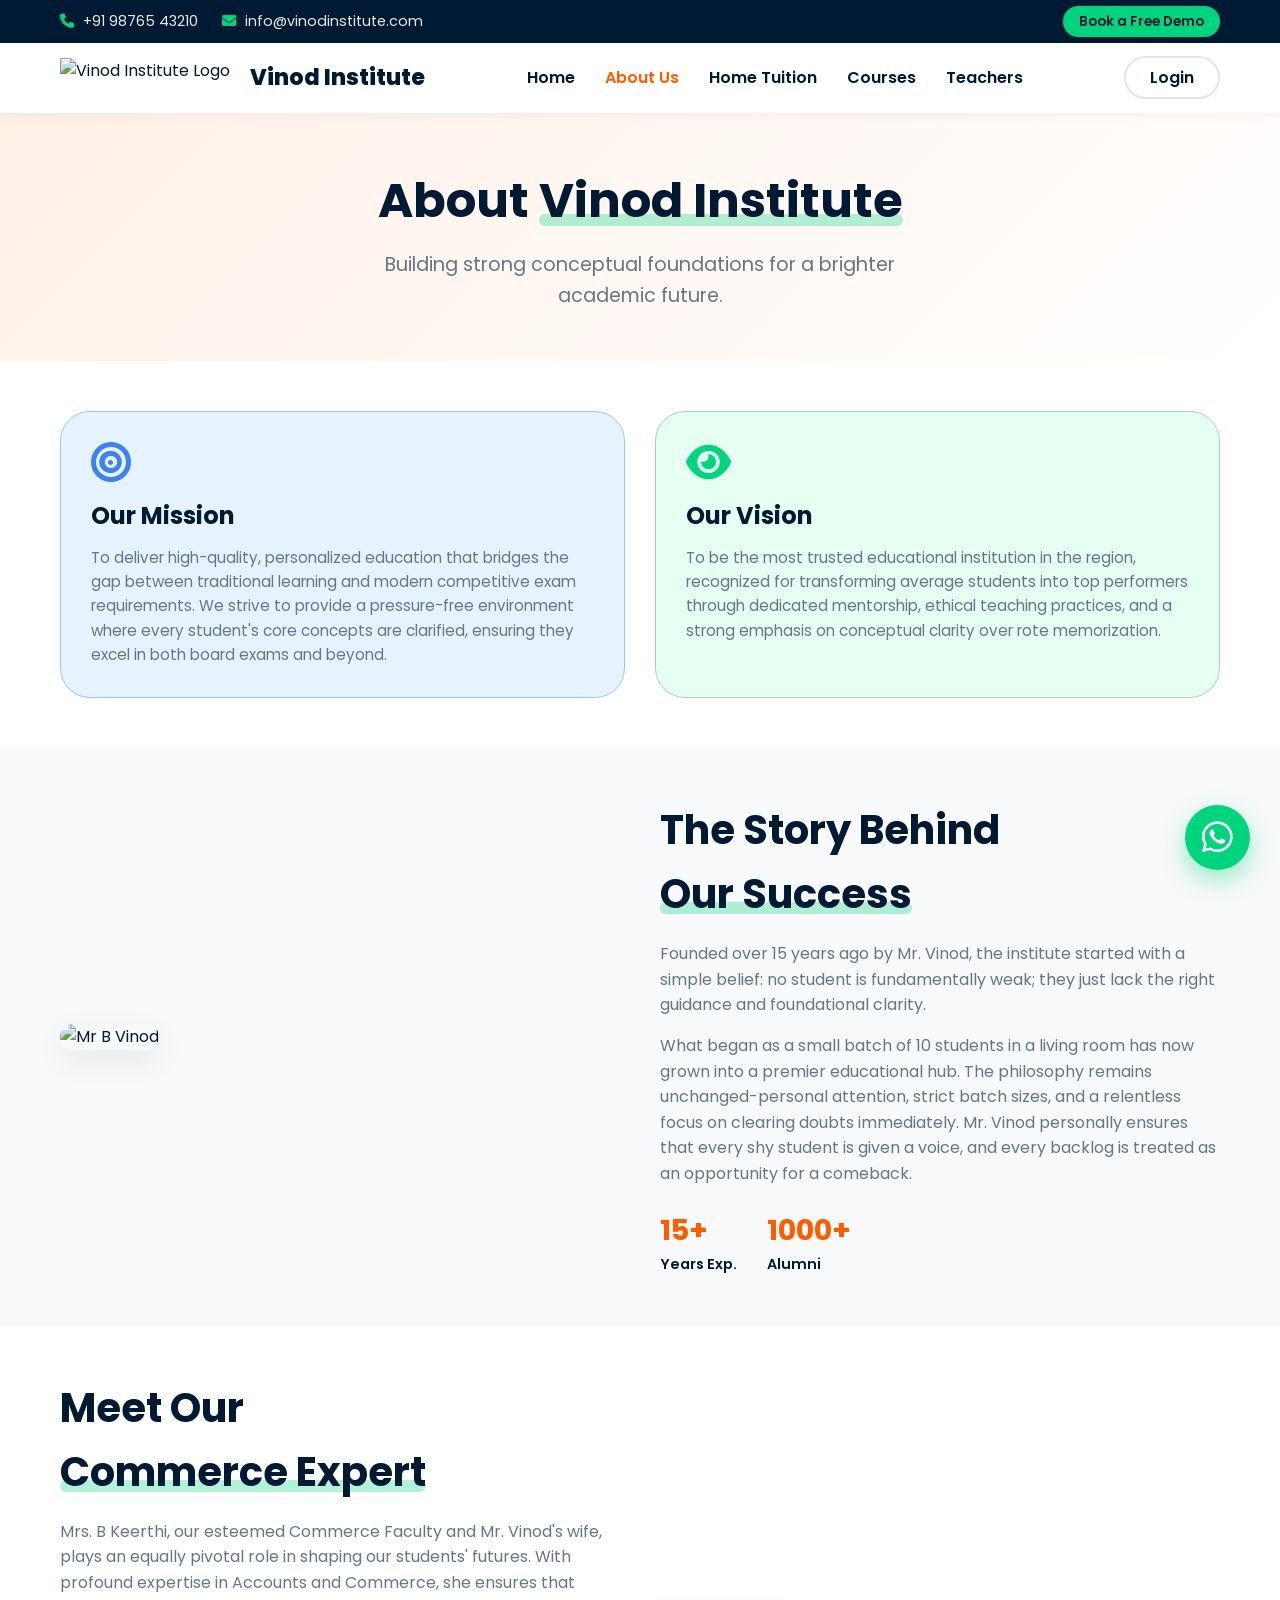
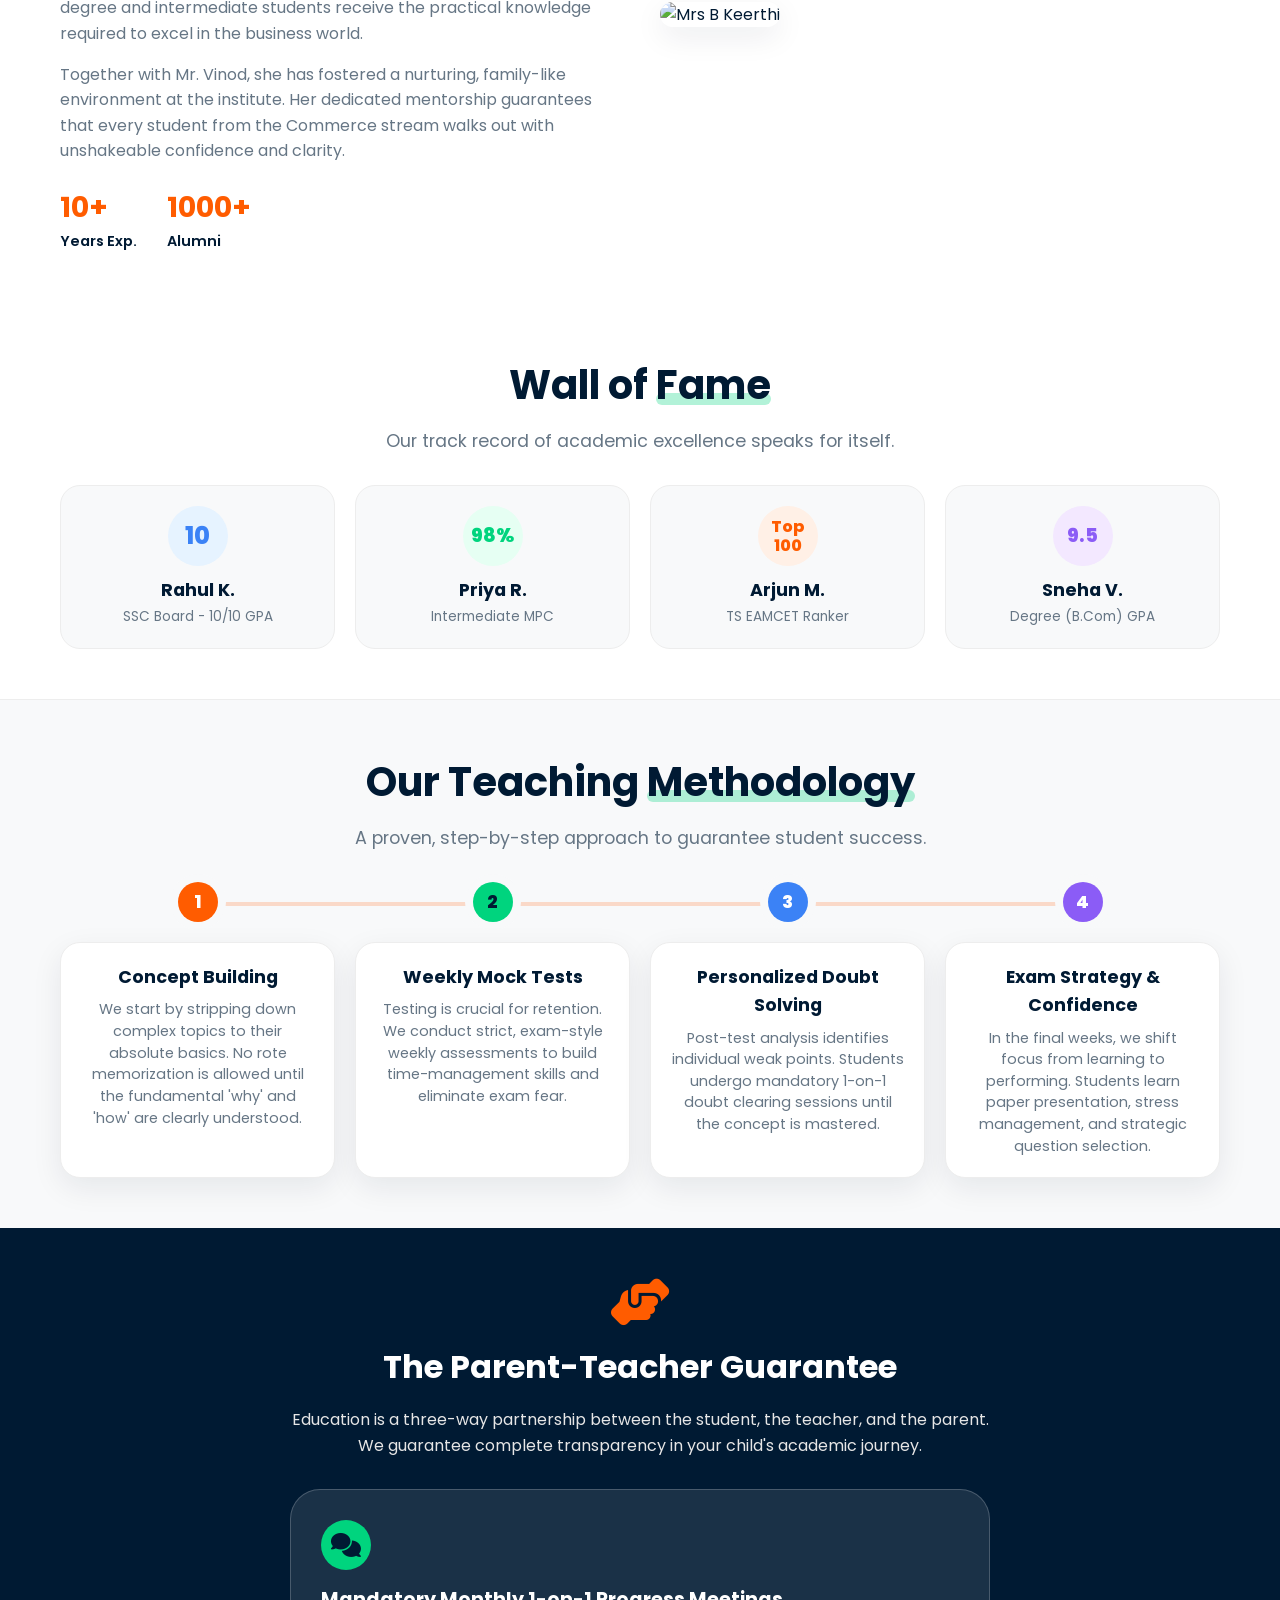
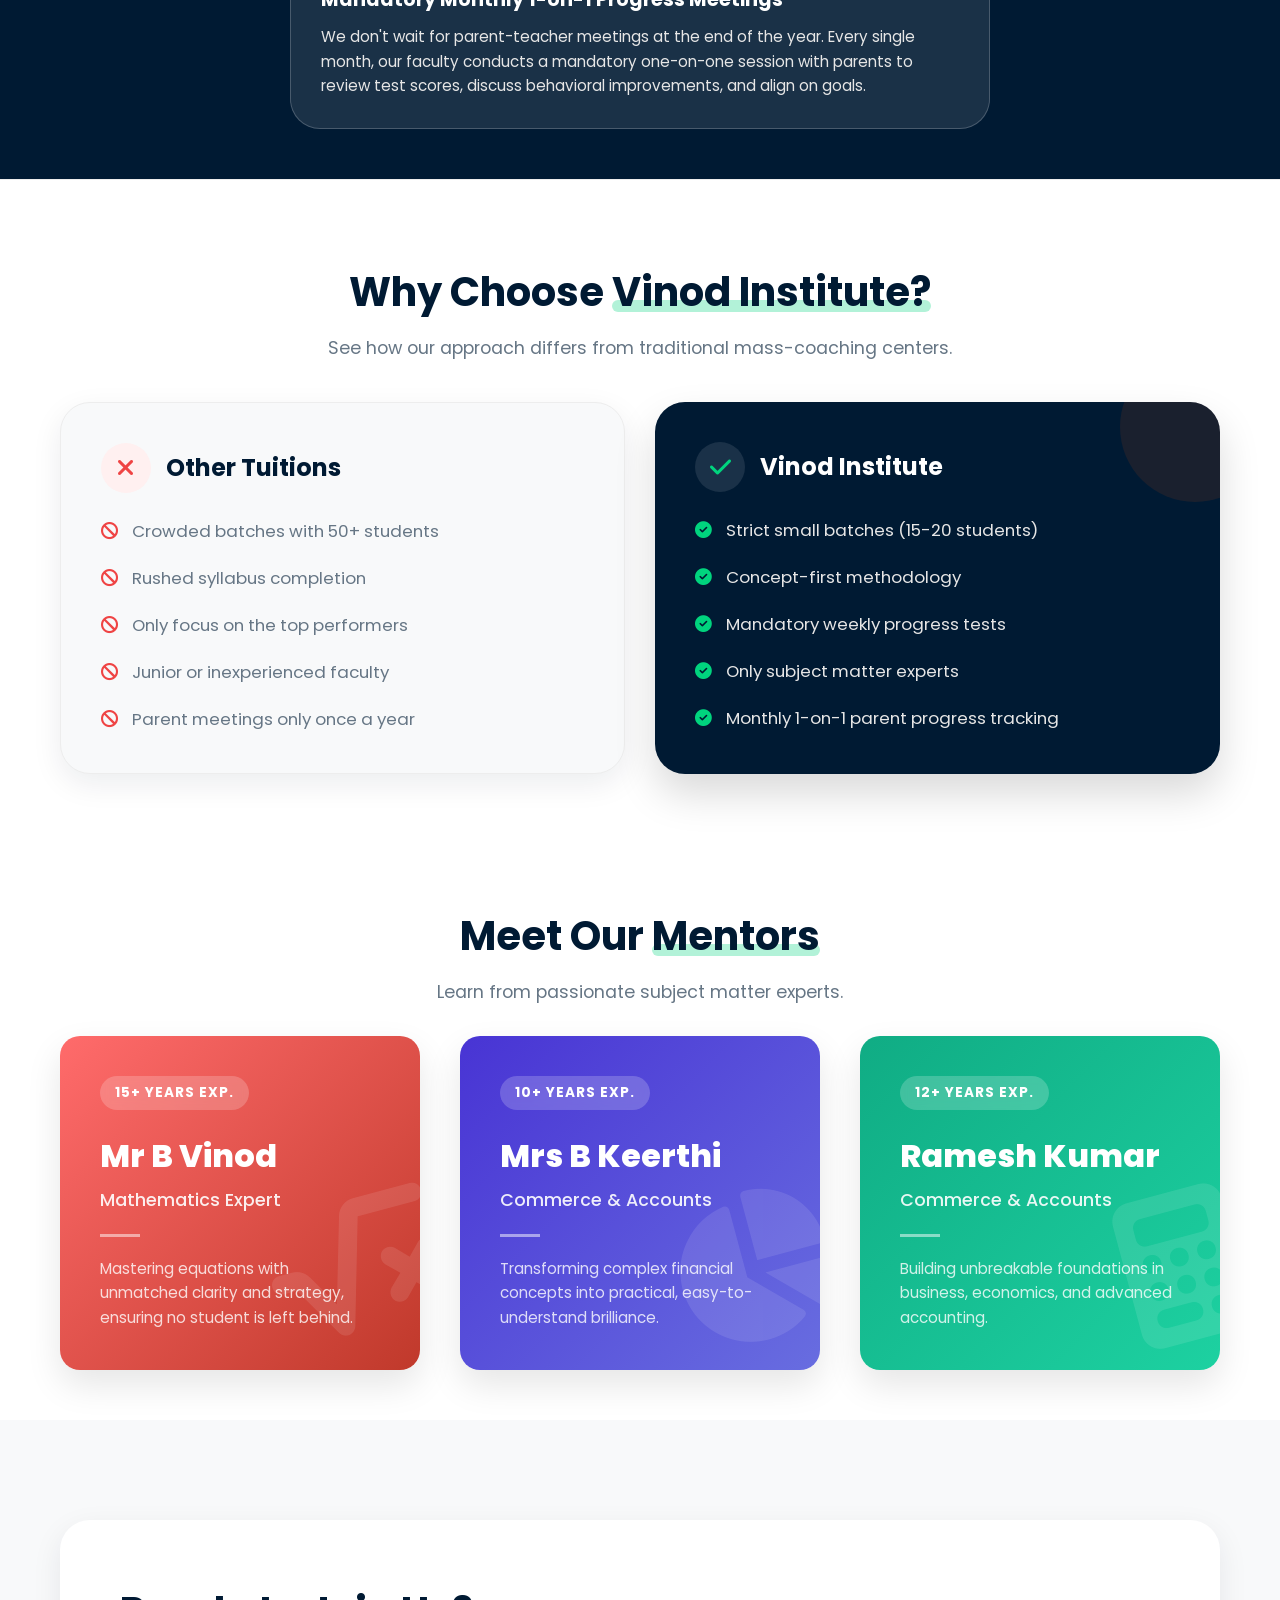
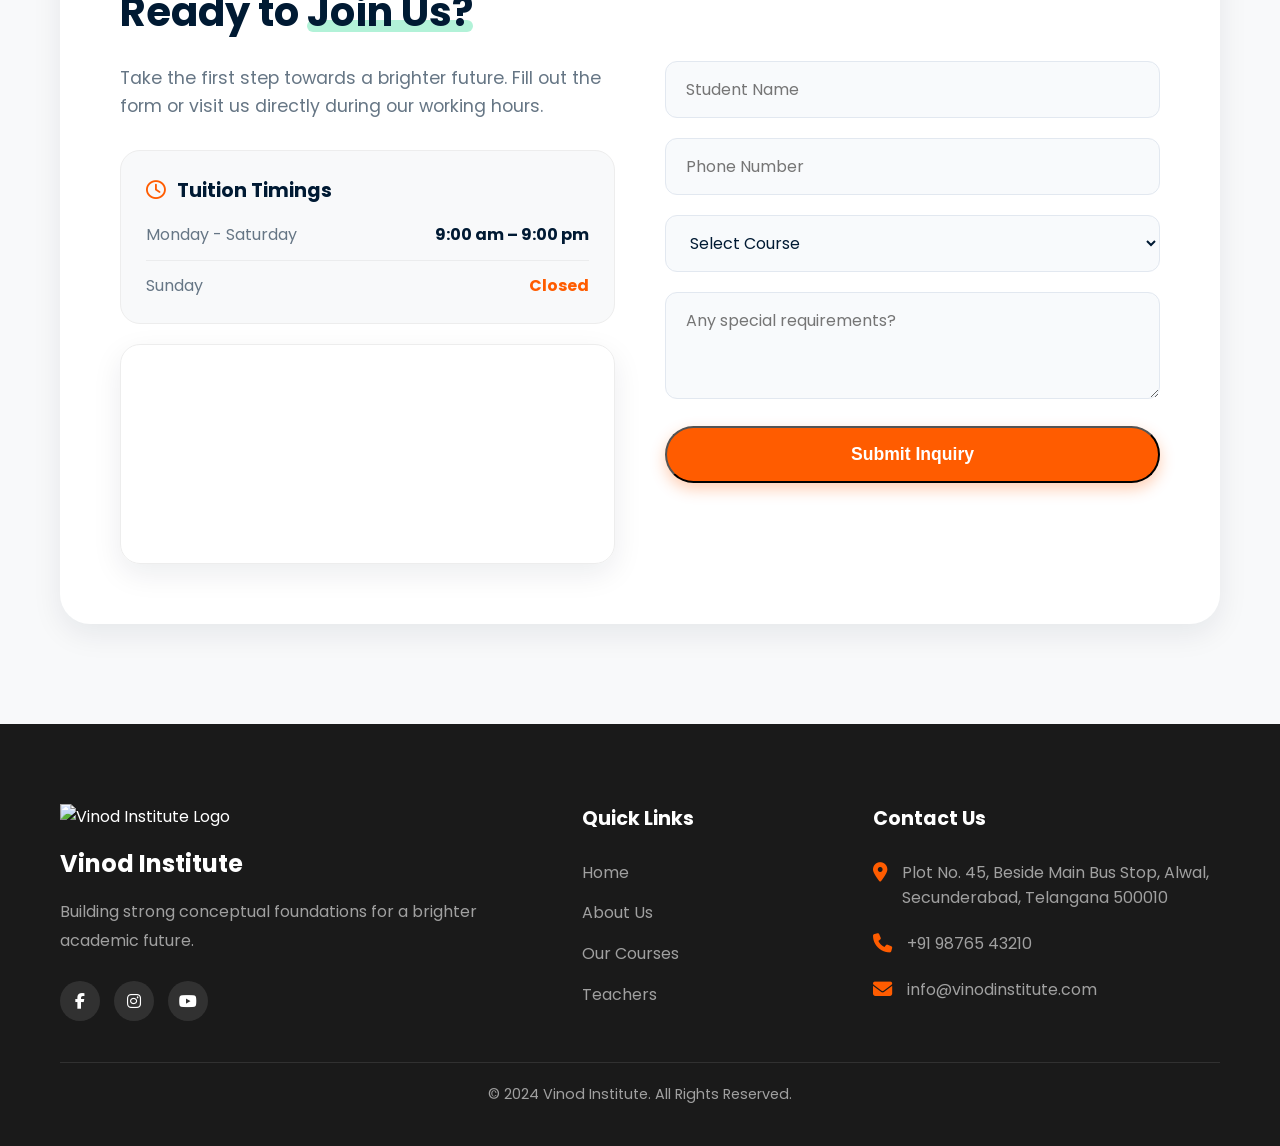
==== about.html @ fe905b9d "Add files via upload" ====
<!DOCTYPE html>
<html lang="en">

<head>
    <meta charset="UTF-8">
    <meta name="viewport" content="width=device-width, initial-scale=1.0">
    <title>About Us | Vinod Institute</title>
    <link href="https://fonts.googleapis.com/css2?family=Poppins:wght@400;500;600;700;800&display=swap"
        rel="stylesheet">
    <link rel="stylesheet" href="https://cdnjs.cloudflare.com/ajax/libs/font-awesome/6.4.0/css/all.min.css">
    <link rel="stylesheet" href="style.css?v=2.1">
</head>

<body>
    <!-- Top Bar -->
    <div class="top-bar">
        <div class="container top-flex">
            <div class="top-contact">
                <span><i class="fa-solid fa-phone"></i> +91 98765 43210</span>
                <span><i class="fa-solid fa-envelope"></i> info@vinodinstitute.com</span>
            </div>
            <div class="top-cta">
                <a href="#contact" class="btn-top-demo">Book a Free Demo</a>
            </div>
        </div>
    </div>

    <!-- Main Navigation -->
    <nav class="main-nav">
        <div class="container nav-flex">
            <div class="brand">
                <img src="Photos for Webiste/logo.png" alt="Vinod Institute Logo"
                    style="height: 40px; margin-right: 10px; object-fit: contain;">
                <div class="brand-text">Vinod Institute</div>
            </div>
            <ul class="nav-links">
                <li><a href="index.html">Home</a></li>
                <li><a href="about.html" style="color: var(--primary-orange);">About Us</a></li>
                <li><a href="home-tuition.html">Home Tuition</a></li>
                <li><a href="index.html#programs">Courses</a></li>
                <li><a href="#faculty">Teachers</a></li>
            </ul>
            <div class="nav-right">
                <a href="erp/index.html" class="btn-login">Login</a>
                <div class="mobile-toggle"><i class="fa-solid fa-bars"></i></div>
            </div>
        </div>
    </nav>

    <!-- Page Header -->
    <section class="page-header"
        style="background: linear-gradient(135deg, #FFF0E6 0%, #FFFFFF 100%); padding: 50px 0; text-align: center;">
        <div class="container">
            <h1 style="font-size: 3rem; margin-bottom: 10px;">About <span class="text-underline">Vinod Institute</span>
            </h1>
            <p style="color: var(--text-muted); font-size: 1.2rem; max-width: 600px; margin: 0 auto;">Building strong
                conceptual foundations for a brighter academic future.</p>
        </div>
    </section>

    <!-- Mission & Vision Section -->
    <section class="mission-vision-section" style="padding: 50px 0; background: var(--white);">
        <div class="container">
            <div class="swipe-indicator"><i class="fa-solid fa-arrow-right-long"></i> Swipe for more</div>
            <div class="mv-grid">
                <div class="mv-card"
                    style="background: var(--pastel-blue); padding: 30px; border-radius: var(--radius-xl); border: 1px solid #90CAF9;">
                    <i class="fa-solid fa-bullseye" style="font-size: 2.5rem; color: #3B82F6; margin-bottom: 15px;"></i>
                    <h3 style="font-size: 1.5rem; margin-bottom: 10px;">Our Mission</h3>
                    <p style="color: var(--text-muted); line-height: 1.6; font-size: 0.95rem;">To deliver high-quality,
                        personalized education that bridges the gap between traditional learning and modern competitive
                        exam requirements. We strive to provide a pressure-free environment where every student's core
                        concepts are clarified, ensuring they excel in both board exams and beyond.</p>
                </div>
                <div class="mv-card"
                    style="background: var(--pastel-green); padding: 30px; border-radius: var(--radius-xl); border: 1px solid #A5D6A7;">
                    <i class="fa-solid fa-eye"
                        style="font-size: 2.5rem; color: var(--accent-teal); margin-bottom: 15px;"></i>
                    <h3 style="font-size: 1.5rem; margin-bottom: 10px;">Our Vision</h3>
                    <p style="color: var(--text-muted); line-height: 1.6; font-size: 0.95rem;">To be the most trusted
                        educational institution in the region, recognized for transforming average students into top
                        performers through dedicated mentorship, ethical teaching practices, and a strong emphasis on
                        conceptual clarity over rote memorization.</p>
                </div>
            </div>
        </div>
    </section>

    <!-- Founder Story -->
    <section class="founder-story" style="padding: 50px 0; background: var(--bg-light);">
        <div class="container">
            <div style="display: grid; grid-template-columns: 1fr 1fr; gap: 40px; align-items: center;">
                <div>
                    <img src="Photos for Webiste/Founder Photo.png" alt="Mr B Vinod"
                        style="width: 100%; border-radius: var(--radius-xl); box-shadow: var(--shadow-soft);">
                </div>
                <div>
                    <h2 style="font-size: 2.5rem; margin-bottom: 15px;">The Story Behind <br><span
                            class="text-underline">Our Success</span></h2>
                    <p style="color: var(--text-muted); font-size: 1rem; line-height: 1.6; margin-bottom: 15px;">Founded
                        over 15 years ago by Mr. Vinod, the institute started with a simple belief: no student is
                        fundamentally weak; they just lack the right guidance and foundational clarity.</p>
                    <p style="color: var(--text-muted); font-size: 1rem; line-height: 1.6; margin-bottom: 20px;">What
                        began as a small batch of 10 students in a living room has now grown into a premier educational
                        hub. The philosophy remains unchanged-personal attention, strict batch sizes, and a relentless
                        focus on clearing doubts immediately. Mr. Vinod personally ensures that every shy student is
                        given a voice, and every backlog is treated as an opportunity for a comeback.</p>
                    <div style="display: flex; gap: 30px;">
                        <div>
                            <h3 style="color: var(--primary-orange); font-size: 1.8rem;">15+</h3>
                            <p style="font-weight: 600; font-size: 0.9rem;">Years Exp.</p>
                        </div>
                        <div>
                            <h3 style="color: var(--primary-orange); font-size: 1.8rem;">1000+</h3>
                            <p style="font-weight: 600; font-size: 0.9rem;">Alumni</p>
                        </div>
                    </div>
                </div>
            </div>
        </div>
    </section>

    <!-- Commerce Faculty Story -->
    <section class="commerce-faculty" style="padding: 50px 0; background: var(--white);">
        <div class="container">
            <div style="display: grid; grid-template-columns: 1fr 1fr; gap: 40px; align-items: center;">
                <div style="order: 2;">
                    <img src="Photos for Webiste/Mrs Keerthi.png" alt="Mrs B Keerthi"
                        style="width: 100%; border-radius: var(--radius-xl); box-shadow: var(--shadow-soft);">
                </div>
                <div style="order: 1;">
                    <h2 style="font-size: 2.5rem; margin-bottom: 15px;">Meet Our <br><span
                            class="text-underline">Commerce Expert</span></h2>
                    <p style="color: var(--text-muted); font-size: 1rem; line-height: 1.6; margin-bottom: 15px;">Mrs. B
                        Keerthi,
                        our esteemed Commerce Faculty and Mr. Vinod's wife, plays an equally pivotal role in shaping our
                        students' futures. With profound expertise in Accounts and Commerce, she ensures that degree and
                        intermediate students receive the practical knowledge required to excel in the business world.
                    </p>
                    <p style="color: var(--text-muted); font-size: 1rem; line-height: 1.6; margin-bottom: 20px;">
                        Together
                        with Mr. Vinod, she has fostered a nurturing, family-like environment at the institute. Her
                        dedicated
                        mentorship guarantees that every student from the Commerce stream walks out with unshakeable
                        confidence
                        and clarity.</p>
                    <div style="display: flex; gap: 30px;">
                        <div>
                            <h3 style="color: var(--primary-orange); font-size: 1.8rem;">10+</h3>
                            <p style="font-weight: 600; font-size: 0.9rem;">Years Exp.</p>
                        </div>
                        <div>
                            <h3 style="color: var(--primary-orange); font-size: 1.8rem;">1000+</h3>
                            <p style="font-weight: 600; font-size: 0.9rem;">Alumni</p>
                        </div>
                    </div>
                </div>
            </div>
        </div>
    </section>

    <!-- Wall of Fame -->
    <section class="wall-of-fame" style="padding: 50px 0; background: var(--white);">
        <div class="container">
            <div class="section-title" style="margin-bottom: 30px;">
                <h2>Wall of <span class="text-underline">Fame</span></h2>
                <p>Our track record of academic excellence speaks for itself.</p>
            </div>
            <div class="swipe-indicator"><i class="fa-solid fa-arrow-right-long"></i> Swipe for more</div>
            <div class="fame-grid">
                <!-- Student 1 -->
                <div style="background: var(--bg-light); padding: 20px; border-radius: var(--radius-lg); text-align: center; border: 1px solid #EDEDED; transition: 0.3s;"
                    onmouseover="this.style.transform='translateY(-5px)'" onmouseout="this.style.transform='none'">
                    <div
                        style="width: 60px; height: 60px; background: var(--pastel-blue); color: #3B82F6; border-radius: 50%; display: flex; align-items: center; justify-content: center; font-size: 1.5rem; margin: 0 auto 10px; font-weight: 800;">
                        10</div>
                    <h4 style="font-size: 1.1rem; margin-bottom: 2px;">Rahul K.</h4>
                    <p style="color: var(--text-muted); font-size: 0.85rem;">SSC Board - 10/10 GPA</p>
                </div>
                <!-- Student 2 -->
                <div style="background: var(--bg-light); padding: 20px; border-radius: var(--radius-lg); text-align: center; border: 1px solid #EDEDED; transition: 0.3s;"
                    onmouseover="this.style.transform='translateY(-5px)'" onmouseout="this.style.transform='none'">
                    <div
                        style="width: 60px; height: 60px; background: var(--pastel-green); color: var(--accent-teal); border-radius: 50%; display: flex; align-items: center; justify-content: center; font-size: 1.2rem; margin: 0 auto 10px; font-weight: 800;">
                        98%</div>
                    <h4 style="font-size: 1.1rem; margin-bottom: 2px;">Priya R.</h4>
                    <p style="color: var(--text-muted); font-size: 0.85rem;">Intermediate MPC</p>
                </div>
                <!-- Student 3 -->
                <div style="background: var(--bg-light); padding: 20px; border-radius: var(--radius-lg); text-align: center; border: 1px solid #EDEDED; transition: 0.3s;"
                    onmouseover="this.style.transform='translateY(-5px)'" onmouseout="this.style.transform='none'">
                    <div
                        style="width: 60px; height: 60px; background: var(--pastel-orange); color: var(--primary-orange); border-radius: 50%; display: flex; align-items: center; justify-content: center; font-size: 1rem; margin: 0 auto 10px; font-weight: 800; text-align:center; line-height:1.2;">
                        Top<br>100</div>
                    <h4 style="font-size: 1.1rem; margin-bottom: 2px;">Arjun M.</h4>
                    <p style="color: var(--text-muted); font-size: 0.85rem;">TS EAMCET Ranker</p>
                </div>
                <!-- Student 4 -->
                <div style="background: var(--bg-light); padding: 20px; border-radius: var(--radius-lg); text-align: center; border: 1px solid #EDEDED; transition: 0.3s;"
                    onmouseover="this.style.transform='translateY(-5px)'" onmouseout="this.style.transform='none'">
                    <div
                        style="width: 60px; height: 60px; background: #F3E8FF; color: #8B5CF6; border-radius: 50%; display: flex; align-items: center; justify-content: center; font-size: 1.2rem; margin: 0 auto 10px; font-weight: 800;">
                        9.5</div>
                    <h4 style="font-size: 1.1rem; margin-bottom: 2px;">Sneha V.</h4>
                    <p style="color: var(--text-muted); font-size: 0.85rem;">Degree (B.Com) GPA</p>
                </div>
            </div>
        </div>
    </section>

    <!-- Methodology Timeline -->
    <section class="methodology-timeline"
        style="padding: 50px 0; background: var(--bg-light); border-top: 1px solid #EDEDED;">
        <div class="container">
            <div class="section-title" style="margin-bottom: 30px;">
                <h2>Our Teaching <span class="text-underline">Methodology</span></h2>
                <p>A proven, step-by-step approach to guarantee student success.</p>
            </div>
            <div class="horizontal-timeline"
                style="display: flex; flex-wrap: wrap; position: relative; gap: 20px; justify-content: space-between;">
                <!-- Timeline horizontal line -->
                <div class="timeline-line"
                    style="position: absolute; top: 20px; left: 10%; right: 10%; height: 4px; background: rgba(255, 92, 0, 0.2); z-index: 1;">
                </div>

                <!-- Step 1 -->
                <div
                    style="flex: 1; min-width: 220px; text-align: center; position: relative; z-index: 2; display: flex; flex-direction: column;">
                    <div
                        style="width: 40px; height: 40px; border-radius: 50%; background: var(--primary-orange); color: var(--white); display: flex; align-items: center; justify-content: center; font-weight: 800; font-size: 1.1rem; box-shadow: 0 0 0 8px var(--bg-light); margin: 0 auto 20px;">
                        1</div>
                    <div
                        style="background: var(--white); padding: 20px; border-radius: var(--radius-lg); box-shadow: var(--shadow-soft); border: 1px solid #EDEDED; flex: 1;">
                        <h4 style="font-size: 1.1rem; margin-bottom: 8px; color: var(--text-navy);">Concept Building
                        </h4>
                        <p style="color: var(--text-muted); line-height: 1.5; font-size: 0.9rem; margin-bottom: 0;">We
                            start by stripping down complex topics to their absolute basics. No rote memorization is
                            allowed until the fundamental 'why' and 'how' are clearly understood.</p>
                    </div>
                </div>

                <!-- Step 2 -->
                <div
                    style="flex: 1; min-width: 220px; text-align: center; position: relative; z-index: 2; display: flex; flex-direction: column;">
                    <div
                        style="width: 40px; height: 40px; border-radius: 50%; background: var(--accent-teal); color: var(--text-navy); display: flex; align-items: center; justify-content: center; font-weight: 800; font-size: 1.1rem; box-shadow: 0 0 0 8px var(--bg-light); margin: 0 auto 20px;">
                        2</div>
                    <div
                        style="background: var(--white); padding: 20px; border-radius: var(--radius-lg); box-shadow: var(--shadow-soft); border: 1px solid #EDEDED; flex: 1;">
                        <h4 style="font-size: 1.1rem; margin-bottom: 8px; color: var(--text-navy);">Weekly Mock Tests
                        </h4>
                        <p style="color: var(--text-muted); line-height: 1.5; font-size: 0.9rem; margin-bottom: 0;">
                            Testing is crucial for retention. We conduct strict, exam-style weekly assessments to build
                            time-management skills and eliminate exam fear.</p>
                    </div>
                </div>

                <!-- Step 3 -->
                <div
                    style="flex: 1; min-width: 220px; text-align: center; position: relative; z-index: 2; display: flex; flex-direction: column;">
                    <div
                        style="width: 40px; height: 40px; border-radius: 50%; background: #3B82F6; color: var(--white); display: flex; align-items: center; justify-content: center; font-weight: 800; font-size: 1.1rem; box-shadow: 0 0 0 8px var(--bg-light); margin: 0 auto 20px;">
                        3</div>
                    <div
                        style="background: var(--white); padding: 20px; border-radius: var(--radius-lg); box-shadow: var(--shadow-soft); border: 1px solid #EDEDED; flex: 1;">
                        <h4 style="font-size: 1.1rem; margin-bottom: 8px; color: var(--text-navy);">Personalized Doubt
                            Solving</h4>
                        <p style="color: var(--text-muted); line-height: 1.5; font-size: 0.9rem; margin-bottom: 0;">
                            Post-test analysis identifies individual weak points. Students undergo mandatory 1-on-1
                            doubt clearing sessions until the concept is mastered.</p>
                    </div>
                </div>

                <!-- Step 4 -->
                <div
                    style="flex: 1; min-width: 220px; text-align: center; position: relative; z-index: 2; display: flex; flex-direction: column;">
                    <div
                        style="width: 40px; height: 40px; border-radius: 50%; background: #8B5CF6; color: var(--white); display: flex; align-items: center; justify-content: center; font-weight: 800; font-size: 1.1rem; box-shadow: 0 0 0 8px var(--bg-light); margin: 0 auto 20px;">
                        4</div>
                    <div
                        style="background: var(--white); padding: 20px; border-radius: var(--radius-lg); box-shadow: var(--shadow-soft); border: 1px solid #EDEDED; flex: 1;">
                        <h4 style="font-size: 1.1rem; margin-bottom: 8px; color: var(--text-navy);">Exam Strategy &
                            Confidence</h4>
                        <p style="color: var(--text-muted); line-height: 1.5; font-size: 0.9rem; margin-bottom: 0;">In
                            the final weeks, we shift focus from learning to performing. Students learn paper
                            presentation, stress management, and strategic question selection.</p>
                    </div>
                </div>
            </div>
            <style>
                @media (max-width: 768px) {
                    .timeline-line {
                        display: none;
                    }
                }
            </style>
        </div>
    </section>

    <!-- Parent-Teacher Guarantee -->
    <section class="guarantee-section"
        style="padding: 50px 0; background: var(--text-navy); color: var(--white); text-align: center;">
        <div class="container">
            <div style="max-width: 700px; margin: 0 auto;">
                <i class="fa-solid fa-handshake-angle"
                    style="font-size: 3rem; color: var(--primary-orange); margin-bottom: 15px;"></i>
                <h2 style="font-size: 2rem; margin-bottom: 15px; color: var(--white);">The Parent-Teacher Guarantee</h2>
                <p style="font-size: 1rem; color: #E6E6E6; margin-bottom: 30px; line-height: 1.6;">Education is a
                    three-way partnership between the student, the teacher, and the parent. We guarantee complete
                    transparency in your child's academic journey.</p>

                <div
                    style="background: rgba(255,255,255,0.1); padding: 30px; border-radius: var(--radius-xl); border: 1px solid rgba(255,255,255,0.2); text-align: left;">
                    <div
                        style="width: 50px; height: 50px; background: var(--accent-teal); color: var(--text-navy); border-radius: 50%; display: flex; align-items: center; justify-content: center; font-size: 1.5rem; margin-bottom: 15px;">
                        <i class="fa-solid fa-comments"></i>
                    </div>
                    <h3 style="font-size: 1.2rem; margin-bottom: 10px; color: var(--white);">Mandatory Monthly 1-on-1
                        Progress Meetings</h3>
                    <p style="color: #E6E6E6; font-size: 0.95rem; line-height: 1.6; margin-bottom: 0;">We don't wait for
                        parent-teacher meetings at the end of the year. Every single month, our faculty conducts a
                        mandatory one-on-one session with parents to review test scores, discuss behavioral
                        improvements, and align on goals.</p>
                </div>
            </div>
        </div>
    </section>

    <!-- Comparison Section -->
    <section class="comparison-section"
        style="padding: 80px 0; background: var(--white); border-top: 1px solid #EDEDED;">
        <div class="container">
            <div class="section-title" style="margin-bottom: 40px;">
                <h2>Why Choose <span class="text-underline">Vinod Institute?</span></h2>
                <p>See how our approach differs from traditional mass-coaching centers.</p>
            </div>
            <div class="comparison-grid" style="display: grid; grid-template-columns: 1fr 1fr; gap: 30px;">
                <!-- Others -->
                <div class="comp-card others"
                    style="background: var(--bg-light); padding: 40px; border-radius: var(--radius-xl); border: 1px solid #EDEDED; box-shadow: var(--shadow-soft);">
                    <div style="display: flex; align-items: center; margin-bottom: 25px;">
                        <div
                            style="width: 50px; height: 50px; background: #FFF0F0; color: #EF4444; border-radius: 50%; display: flex; align-items: center; justify-content: center; font-size: 1.5rem; margin-right: 15px;">
                            <i class="fa-solid fa-xmark"></i>
                        </div>
                        <h3 style="font-size: 1.5rem; color: var(--text-navy);">Other Tuitions</h3>
                    </div>
                    <ul class="comp-list" style="list-style: none; padding: 0; margin: 0;">
                        <li style="margin-bottom: 20px; color: var(--text-muted); font-size: 1.05rem;"><i
                                class="fa-solid fa-ban" style="color: #EF4444; margin-right: 10px;"></i> Crowded batches
                            with 50+ students</li>
                        <li style="margin-bottom: 20px; color: var(--text-muted); font-size: 1.05rem;"><i
                                class="fa-solid fa-ban" style="color: #EF4444; margin-right: 10px;"></i> Rushed syllabus
                            completion</li>
                        <li style="margin-bottom: 20px; color: var(--text-muted); font-size: 1.05rem;"><i
                                class="fa-solid fa-ban" style="color: #EF4444; margin-right: 10px;"></i> Only focus on
                            the top performers</li>
                        <li style="margin-bottom: 20px; color: var(--text-muted); font-size: 1.05rem;"><i
                                class="fa-solid fa-ban" style="color: #EF4444; margin-right: 10px;"></i> Junior or
                            inexperienced faculty</li>
                        <li style="color: var(--text-muted); font-size: 1.05rem;"><i class="fa-solid fa-ban"
                                style="color: #EF4444; margin-right: 10px;"></i> Parent meetings only once a year</li>
                    </ul>
                </div>

                <!-- Vinod Institute -->
                <div class="comp-card vi"
                    style="background: var(--text-navy); padding: 40px; border-radius: var(--radius-xl); box-shadow: 0 20px 40px rgba(0,0,0,0.15); position: relative; overflow: hidden; color: var(--white);">
                    <!-- Decorative element -->
                    <div
                        style="position: absolute; top: -50px; right: -50px; width: 150px; height: 150px; background: var(--primary-orange); border-radius: 50%; opacity: 0.1;">
                    </div>

                    <div
                        style="display: flex; align-items: center; margin-bottom: 25px; position: relative; z-index: 2;">
                        <div
                            style="width: 50px; height: 50px; background: rgba(255,255,255,0.1); color: var(--accent-teal); border-radius: 50%; display: flex; align-items: center; justify-content: center; font-size: 1.5rem; margin-right: 15px;">
                            <i class="fa-solid fa-check"></i>
                        </div>
                        <h3 style="font-size: 1.5rem; color: var(--white);">Vinod Institute</h3>
                    </div>
                    <ul class="comp-list"
                        style="list-style: none; padding: 0; margin: 0; position: relative; z-index: 2;">
                        <li style="margin-bottom: 20px; color: #E6E6E6; font-size: 1.05rem;"><i
                                class="fa-solid fa-circle-check"
                                style="color: var(--accent-teal); margin-right: 10px;"></i> Strict small batches (15-20
                            students)</li>
                        <li style="margin-bottom: 20px; color: #E6E6E6; font-size: 1.05rem;"><i
                                class="fa-solid fa-circle-check"
                                style="color: var(--accent-teal); margin-right: 10px;"></i> Concept-first methodology
                        </li>
                        <li style="margin-bottom: 20px; color: #E6E6E6; font-size: 1.05rem;"><i
                                class="fa-solid fa-circle-check"
                                style="color: var(--accent-teal); margin-right: 10px;"></i> Mandatory weekly progress
                            tests</li>
                        <li style="margin-bottom: 20px; color: #E6E6E6; font-size: 1.05rem;"><i
                                class="fa-solid fa-circle-check"
                                style="color: var(--accent-teal); margin-right: 10px;"></i> Only subject matter experts
                        </li>
                        <li style="color: #E6E6E6; font-size: 1.05rem;"><i class="fa-solid fa-circle-check"
                                style="color: var(--accent-teal); margin-right: 10px;"></i> Monthly 1-on-1 parent
                            progress tracking</li>
                    </ul>
                </div>
            </div>
            <style>
                @media (max-width: 768px) {
                    .comparison-grid {
                        grid-template-columns: 1fr !important;
                    }
                }

                .comp-card {
                    transition: transform 0.3s ease;
                }

                .comp-card:hover {
                    transform: translateY(-10px);
                }
            </style>
        </div>
    </section>

    <!-- Faculty Section (Reused from index.html) -->
    <section id="faculty" class="faculty-section" style="padding: 50px 0; background: var(--white);">
        <div class="container">
            <div class="section-title" style="margin-bottom: 30px;">
                <h2>Meet Our <span class="text-underline">Mentors</span></h2>
                <p>Learn from passionate subject matter experts.</p>
            </div>
            <div class="swipe-indicator"><i class="fa-solid fa-arrow-right-long"></i> Swipe for more</div>
            <div class="faculty-grid">
                <div class="mentor-card theme-math">
                    <div class="m-watermark"><i class="fa-solid fa-square-root-variable"></i></div>
                    <div class="m-content">
                        <div class="m-exp">15+ Years Exp.</div>
                        <h4 class="m-name">Mr B Vinod</h4>
                        <p class="m-subject">Mathematics Expert</p>
                        <div class="m-divider"></div>
                        <p class="m-desc">Mastering equations with unmatched clarity and strategy, ensuring no student
                            is left behind.</p>
                    </div>
                </div>
                <div class="mentor-card theme-commerce">
                    <div class="m-watermark"><i class="fa-solid fa-chart-pie"></i></div>
                    <div class="m-content">
                        <div class="m-exp">10+ Years Exp.</div>
                        <h4 class="m-name">Mrs B Keerthi</h4>
                        <p class="m-subject">Commerce & Accounts</p>
                        <div class="m-divider"></div>
                        <p class="m-desc">Transforming complex financial concepts into practical, easy-to-understand
                            brilliance.</p>
                    </div>
                </div>
                <div class="mentor-card theme-accounts">
                    <div class="m-watermark"><i class="fa-solid fa-calculator"></i></div>
                    <div class="m-content">
                        <div class="m-exp">12+ Years Exp.</div>
                        <h4 class="m-name">Ramesh Kumar</h4>
                        <p class="m-subject">Commerce & Accounts</p>
                        <div class="m-divider"></div>
                        <p class="m-desc">Building unbreakable foundations in business, economics, and advanced
                            accounting.</p>
                    </div>
                </div>
            </div>
        </div>
    </section>

    <!-- Inquiry Form Section -->
    <section id="inquiry" class="inquiry-section">
        <div class="container">
            <div class="inquiry-box">
                <div class="inquiry-left">
                    <h2>Ready to <span class="text-underline">Join Us?</span></h2>
                    <p>Take the first step towards a brighter future. Fill out the form or visit us directly during our
                        working hours.</p>

                    <div class="contact-info-grid"
                        style="display: grid; grid-template-columns: 1fr; gap: 20px; margin-top: 30px;">
                        <!-- Timings Card -->
                        <div class="timings-card"
                            style="background: var(--bg-light); padding: 25px; border-radius: var(--radius-lg); border: 1px solid #EDEDED;">
                            <h4 style="margin-bottom: 15px; font-size: 1.2rem; color: var(--text-navy);"><i
                                    class="fa-regular fa-clock"
                                    style="color: var(--primary-orange); margin-right: 8px;"></i> Tuition Timings</h4>
                            <ul
                                style="list-style: none; padding: 0; margin: 0; font-size: 1rem; color: var(--text-muted);">
                                <li
                                    style="display: flex; justify-content: space-between; margin-bottom: 12px; padding-bottom: 12px; border-bottom: 1px solid rgba(0,0,0,0.05);">
                                    <span>Monday - Saturday</span> <strong style="color: var(--text-navy);">9:00 am –
                                        9:00 pm</strong></li>
                                <li style="display: flex; justify-content: space-between;"><span>Sunday</span> <strong
                                        style="color: var(--primary-orange);">Closed</strong></li>
                            </ul>
                        </div>

                        <!-- Map Preview -->
                        <div class="map-card"
                            style="border-radius: var(--radius-lg); overflow: hidden; height: 220px; box-shadow: var(--shadow-soft); border: 1px solid #EDEDED;">
                            <iframe
                                src="https://maps.google.com/maps?q=FGW4%2B7H%20Secunderabad,%20Telangana&t=&z=15&ie=UTF8&iwloc=&output=embed"
                                width="100%" height="100%" style="border:0;" allowfullscreen="" loading="lazy"
                                referrerpolicy="no-referrer-when-downgrade"></iframe>
                        </div>
                    </div>
                </div>
                <div class="inquiry-right">
                    <form id="enrollForm" class="enroll-form">
                        <div class="form-group">
                            <input type="text" id="studentName" placeholder="Student Name" required>
                        </div>
                        <div class="form-group">
                            <input type="tel" id="studentPhone" placeholder="Phone Number" required>
                        </div>
                        <div class="form-group">
                            <select id="courseSelect" required>
                                <option value="" disabled selected>Select Course</option>
                                <option value="SSC">SSC (Class VI-X)</option>
                                <option value="Intermediate">Intermediate</option>
                                <option value="Degree">Degree (UG)</option>
                                <option value="Engineering">Engineering (B.Tech)</option>
                            </select>
                        </div>
                        <div class="form-group">
                            <textarea id="message" rows="3" placeholder="Any special requirements?"></textarea>
                        </div>
                        <button type="submit" class="btn-primary btn-large" style="width: 100%;">Submit Inquiry</button>
                    </form>
                </div>
            </div>
        </div>
    </section>

    <!-- Contact & Footer -->
    <footer id="contact" class="site-footer">
        <div class="container">
            <div class="footer-grid">
                <div class="f-brand">
                    <img src="Photos for Webiste/logo.png" alt="Vinod Institute Logo"
                        style="height: 50px; margin-bottom: 15px; object-fit: contain;">
                    <h3>Vinod Institute</h3>
                    <p>Building strong conceptual foundations for a brighter academic future.</p>
                    <div class="social-icons">
                        <a href="#"><i class="fa-brands fa-facebook-f"></i></a>
                        <a href="#"><i class="fa-brands fa-instagram"></i></a>
                        <a href="#"><i class="fa-brands fa-youtube"></i></a>
                    </div>
                </div>
                <div class="f-links">
                    <h4>Quick Links</h4>
                    <ul>
                        <li><a href="index.html">Home</a></li>
                        <li><a href="about.html">About Us</a></li>
                        <li><a href="index.html#programs">Our Courses</a></li>
                        <li><a href="#faculty">Teachers</a></li>
                    </ul>
                </div>
                <div class="f-contact">
                    <h4>Contact Us</h4>
                    <ul>
                        <li><i class="fa-solid fa-location-dot"></i>
                            <div>Plot No. 45, Beside Main Bus Stop, Alwal, Secunderabad, Telangana 500010</div>
                        </li>
                        <li><i class="fa-solid fa-phone"></i> +91 98765 43210</li>
                        <li><i class="fa-solid fa-envelope"></i> info@vinodinstitute.com</li>
                    </ul>
                </div>
            </div>
            <div
                style="border-top: 1px solid rgba(255,255,255,0.1); margin-top: 40px; padding-top: 20px; text-align: center; color: #A0A0A0; font-size: 0.9rem;">
                <p>&copy; 2024 Vinod Institute. All Rights Reserved.</p>
            </div>
        </div>
    </footer>

    <!-- Floating Connect Form / Widget -->
    <a href="https://wa.me/919876543210" class="whatsapp-float">
        <i class="fa-brands fa-whatsapp"></i>
    </a>

    <script src="script.js"></script>
</body>

</html>
---- style.css ----
:root {
    --primary-orange: #FF5C00;
    --primary-hover: #E65300;
    --accent-teal: #00D47E;
    --text-navy: #001A33;
    --text-muted: #667685;
    --bg-light: #F8F9FA;
    --white: #FFFFFF;

    --pastel-yellow: #FFF9E6;
    --pastel-green: #E6FFF3;
    --pastel-blue: #E6F3FF;
    --pastel-orange: #FFF0E6;

    --font-main: 'Poppins', sans-serif;
    --radius-lg: 20px;
    --radius-xl: 30px;
    --shadow-soft: 0 10px 30px rgba(0, 26, 51, 0.08);
}

* {
    margin: 0;
    padding: 0;
    box-sizing: border-box;
}

body {
    font-family: var(--font-main);
    color: var(--text-navy);
    background: var(--bg-light);
    line-height: 1.6;
    overflow-x: hidden;
}

a {
    text-decoration: none;
    color: inherit;
    transition: 0.3s;
}

ul {
    list-style: none;
}

.container {
    max-width: 1200px;
    margin: 0 auto;
    padding: 0 20px;
}

/* Buttons */
.btn-primary {
    background: var(--primary-orange);
    color: var(--white) !important;
    padding: 12px 28px;
    border-radius: 50px;
    font-weight: 600;
    display: inline-block;
    box-shadow: 0 6px 15px rgba(255, 92, 0, 0.3);
    transition: 0.3s;
}

.btn-primary:hover {
    transform: translateY(-3px);
    box-shadow: 0 10px 20px rgba(255, 92, 0, 0.4);
    background: var(--primary-hover);
}

.btn-large {
    padding: 16px 36px;
    font-size: 1.1rem;
}

.btn-outline {
    background: transparent;
    color: var(--primary-orange);
    border: 2px solid var(--primary-orange);
    padding: 8px 20px;
    border-radius: 50px;
    font-weight: 600;
    display: inline-block;
}

.btn-outline:hover {
    background: var(--primary-orange);
    color: var(--white);
}

/* Typography */
h1,
h2,
h3,
h4 {
    font-weight: 700;
    color: var(--text-navy);
}

.text-underline {
    position: relative;
    z-index: 1;
}

.text-underline::after {
    content: '';
    position: absolute;
    left: 0;
    bottom: 8px;
    width: 100%;
    height: 12px;
    background: rgba(0, 212, 126, 0.3);
    z-index: -1;
    border-radius: 10px;
}

.section-title {
    text-align: center;
    margin-bottom: 50px;
}

.section-title h2 {
    font-size: 2.5rem;
    margin-bottom: 10px;
}

.section-title p {
    color: var(--text-muted);
    font-size: 1.1rem;
}

/* Top Bar */
.top-bar {
    background: var(--text-navy);
    color: var(--white);
    padding: 10px 0;
    font-size: 0.9rem;
}

.top-flex {
    display: flex;
    justify-content: space-between;
    align-items: center;
}

.top-contact span {
    margin-right: 20px;
    color: #E6E6E6;
}

.top-contact i {
    color: var(--accent-teal);
    margin-right: 5px;
}

.btn-top-demo {
    background: var(--accent-teal);
    padding: 6px 16px;
    border-radius: 30px;
    font-weight: 600;
    color: var(--text-navy) !important;
    font-size: 0.85rem;
}

.btn-top-demo:hover {
    background: #00bf71;
}

/* Navigation */
.main-nav {
    background: var(--white);
    padding: 15px 0;
    position: sticky;
    top: 0;
    z-index: 100;
    box-shadow: 0 2px 10px rgba(0, 0, 0, 0.05);
}

.nav-flex {
    display: flex;
    justify-content: space-between;
    align-items: center;
}

.brand {
    display: flex;
    align-items: center;
    gap: 10px;
}

.logo-icon {
    width: 45px;
    height: 45px;
    background: var(--primary-orange);
    color: var(--white);
    border-radius: 12px;
    display: flex;
    align-items: center;
    justify-content: center;
    font-size: 1.2rem;
    font-weight: 800;
}

.brand-text {
    font-size: 1.4rem;
    font-weight: 800;
    color: var(--text-navy);
}

.nav-links {
    display: flex;
    gap: 30px;
}

.nav-links li a {
    font-weight: 600;
    color: var(--text-navy);
    display: flex;
    align-items: center;
    gap: 8px;
}

.nav-links li a:hover {
    color: var(--primary-orange);
}

.badge-new {
    background: var(--accent-teal);
    color: var(--text-navy);
    font-size: 0.7rem;
    padding: 2px 6px;
    border-radius: 10px;
    font-weight: 700;
}

.btn-login {
    font-weight: 600;
    color: var(--text-navy);
    border: 2px solid #E6E6E6;
    padding: 8px 24px;
    border-radius: 50px;
}

.btn-login:hover {
    border-color: var(--primary-orange);
    color: var(--primary-orange);
}

.mobile-toggle {
    display: none;
    font-size: 1.5rem;
    cursor: pointer;
}

/* Hero Section */
.hero {
    background: linear-gradient(135deg, #FFF0E6 0%, #FFFFFF 100%);
    padding: 80px 0 160px;
    position: relative;
    overflow: hidden;
}

.shape-dot {
    position: absolute;
    width: 100px;
    height: 100px;
    background-image: radial-gradient(var(--primary-orange) 2px, transparent 2px);
    background-size: 15px 15px;
    opacity: 0.2;
}

.shape-1 {
    top: 10%;
    left: 5%;
}

.shape-circle {
    position: absolute;
    border: 20px solid rgba(0, 212, 126, 0.1);
    border-radius: 50%;
}

.shape-2 {
    width: 300px;
    height: 300px;
    bottom: -50px;
    right: -50px;
}

.hero-grid {
    display: grid;
    grid-template-columns: 1fr 1fr;
    gap: 60px;
    align-items: center;
    position: relative;
    z-index: 2;
}

.price-badge {
    display: inline-block;
    background: var(--white);
    color: var(--text-navy);
    font-weight: 700;
    padding: 8px 20px;
    border-radius: 50px;
    box-shadow: var(--shadow-soft);
    margin-bottom: 25px;
    border-left: 4px solid var(--accent-teal);
}

.hero-left h1 {
    font-size: 4rem;
    line-height: 1.1;
    margin-bottom: 30px;
}

.hero-bullets {
    margin-bottom: 40px;
}

.hero-bullets li {
    font-size: 1.1rem;
    font-weight: 500;
    margin-bottom: 15px;
    display: flex;
    align-items: center;
    gap: 15px;
}

.hero-bullets i {
    color: #FFB800;
    background: #FFF9E6;
    width: 35px;
    height: 35px;
    border-radius: 50%;
    display: flex;
    align-items: center;
    justify-content: center;
}

.hero-right {
    position: relative;
    display: flex;
    justify-content: center;
}

.hero-image-box {
    position: relative;
    width: 100%;
    max-width: 500px;
    border-radius: var(--radius-xl);
    overflow: hidden;
    box-shadow: var(--shadow-soft);
    border: 15px solid var(--white);
    transform: rotate(2deg);
    transition: 0.3s;
}

.hero-image-box:hover {
    transform: rotate(0deg) translateY(-10px);
}

.hero-image-box img {
    width: 100%;
    display: block;
    object-fit: cover;
}

/* Stats Overlap */
.stats-overlap {
    position: relative;
    z-index: 10;
    margin-top: -80px;
    margin-bottom: 80px;
}

.stats-grid {
    display: grid;
    grid-template-columns: repeat(4, 1fr);
    gap: 30px;
    background: var(--white);
    padding: 40px;
    border-radius: var(--radius-lg);
    box-shadow: var(--shadow-soft);
}

.stat-card {
    text-align: center;
    border-right: 1px solid #EEEEEE;
}

.stat-card:last-child {
    border-right: none;
}

.stat-card h2 {
    font-size: 2.8rem;
    color: var(--primary-orange);
    line-height: 1;
    margin-bottom: 10px;
    font-weight: 800;
}

.stat-card p {
    font-weight: 600;
    color: var(--text-muted);
}

/* Courses Section */
.courses-section {
    padding: 50px 0 100px;
    background: var(--white);
}

.courses-grid {
    display: grid;
    grid-template-columns: repeat(2, 1fr);
    gap: 30px;
}

.course-card {
    display: flex;
    justify-content: space-between;
    align-items: center;
    padding: 40px;
    border-radius: var(--radius-xl);
    transition: 0.3s;
}

.course-card:hover {
    transform: translateY(-5px);
    box-shadow: var(--shadow-soft);
}

.pastel-yellow {
    background: var(--pastel-yellow);
    border: 1px solid #FFE082;
}

.pastel-green {
    background: var(--pastel-green);
    border: 1px solid #A5D6A7;
}

.pastel-blue {
    background: var(--pastel-blue);
    border: 1px solid #90CAF9;
}

.pastel-orange {
    background: var(--pastel-orange);
    border: 1px solid #FFCC80;
}

.course-content h3 {
    font-size: 1.6rem;
    margin-bottom: 10px;
}

.course-content p {
    color: var(--text-muted);
    margin-bottom: 25px;
    font-size: 1.05rem;
}

.course-img {
    width: 100px;
    height: 100px;
    background: var(--white);
    border-radius: 50%;
    display: flex;
    align-items: center;
    justify-content: center;
    font-size: 2.5rem;
    color: var(--primary-orange);
    box-shadow: var(--shadow-soft);
}

/* Highlights Section */
.highlights-section {
    background: var(--white);
    padding: 0 0 100px;
}

.highlights-grid {
    display: grid;
    grid-template-columns: repeat(4, 1fr);
    gap: 20px;
}

.highlight-card {
    background: var(--bg-light);
    border-radius: var(--radius-lg);
    padding: 30px 20px;
    text-align: center;
    transition: 0.3s;
    border: 1px solid #EDEDED;
}

.highlight-card:hover {
    transform: translateY(-5px);
    box-shadow: var(--shadow-soft);
}

.highlight-card .icon-wrap {
    width: 60px;
    height: 60px;
    border-radius: 15px;
    display: flex;
    align-items: center;
    justify-content: center;
    font-size: 1.5rem;
    color: var(--white);
    margin: 0 auto 20px;
}

.highlight-card h4 {
    font-size: 1.1rem;
    margin-bottom: 8px;
}

.highlight-card p {
    font-size: 0.9rem;
    color: var(--text-muted);
}

/* Specialized Care Section */
.special-care-section {
    padding: 80px 0 100px;
    background: var(--bg-light);
    border-top: 1px solid #EDEDED;
}

.care-grid {
    display: grid;
    grid-template-columns: repeat(2, 1fr);
    gap: 30px;
}

.care-card {
    background: var(--white);
    padding: 40px;
    border-radius: var(--radius-xl);
    display: flex;
    gap: 25px;
    align-items: flex-start;
    box-shadow: var(--shadow-soft);
    transition: 0.3s;
    border: 1px solid #EDEDED;
}

.care-card:hover {
    transform: translateY(-5px);
    box-shadow: 0 15px 35px rgba(0, 26, 51, 0.08);
}

.care-card .icon-wrap {
    width: 70px;
    height: 70px;
    min-width: 70px;
    border-radius: 50%;
    display: flex;
    align-items: center;
    justify-content: center;
    font-size: 1.8rem;
    color: var(--white);
}

.care-content h4 {
    font-size: 1.3rem;
    margin-bottom: 8px;
    color: var(--text-navy);
}

.care-content p {
    color: var(--text-muted);
    font-size: 1rem;
    line-height: 1.6;
}

/* Faculty Section */
.faculty-section {
    padding: 100px 0;
    background: var(--bg-light);
}

.faculty-grid {
    display: grid;
    grid-template-columns: repeat(3, 1fr);
    gap: 40px;
}

.mentor-card {
    position: relative;
    padding: 40px;
    border-radius: 20px;
    overflow: hidden;
    color: var(--white);
    transition: all 0.4s cubic-bezier(0.175, 0.885, 0.32, 1.275);
    cursor: pointer;
    z-index: 1;
    box-shadow: 0 15px 35px rgba(0,0,0,0.1);
    text-align: left;
}

.mentor-card::before {
    content: '';
    position: absolute;
    top: 0; left: 0; right: 0; bottom: 0;
    background: linear-gradient(135deg, rgba(255,255,255,0.1), rgba(255,255,255,0));
    z-index: 2;
    opacity: 0;
    transition: 0.4s;
}

.mentor-card:hover {
    transform: translateY(-15px) scale(1.03);
    box-shadow: 0 25px 50px rgba(0,0,0,0.2);
}

.mentor-card:hover::before {
    opacity: 1;
}

.theme-math {
    background: linear-gradient(135deg, #FF6B6B, #C0392B);
}
.theme-commerce {
    background: linear-gradient(135deg, #4834D4, #686DE0);
}
.theme-accounts {
    background: linear-gradient(135deg, #10AC84, #1DD1A1);
}

.m-watermark {
    position: absolute;
    bottom: -20px;
    right: -20px;
    font-size: 150px;
    opacity: 0.1;
    z-index: 1;
    transform: rotate(-15deg);
    transition: 0.5s;
}

.mentor-card:hover .m-watermark {
    transform: rotate(0deg) scale(1.1);
    opacity: 0.2;
}

.m-content {
    position: relative;
    z-index: 3;
}

.m-exp {
    display: inline-block;
    padding: 6px 15px;
    background: rgba(255, 255, 255, 0.2);
    backdrop-filter: blur(5px);
    border-radius: 50px;
    font-size: 0.85rem;
    font-weight: 700;
    letter-spacing: 1px;
    margin-bottom: 20px;
    text-transform: uppercase;
}

.m-name {
    font-size: 2rem;
    font-weight: 800;
    margin-bottom: 5px;
    color: var(--white);
}

.m-subject {
    font-size: 1.1rem;
    font-weight: 500;
    opacity: 0.9;
    margin-bottom: 20px;
}

.m-divider {
    height: 3px;
    width: 40px;
    background: rgba(255, 255, 255, 0.5);
    margin-bottom: 20px;
    transition: 0.4s;
}

.mentor-card:hover .m-divider {
    width: 80px;
    background: var(--white);
}

.m-desc {
    font-size: 0.95rem;
    opacity: 0.8;
    line-height: 1.6;
}

.f-image-wrap {
    width: 120px;
    height: 120px;
    margin: -100px auto 20px;
    border-radius: 50%;
    padding: 8px;
    background: var(--white);
    box-shadow: var(--shadow-soft);
}

.f-image-wrap img {
    width: 100%;
    height: 100%;
    border-radius: 50%;
    object-fit: cover;
}

.faculty-card h4 {
    font-size: 1.4rem;
    margin-bottom: 5px;
}

.faculty-card .subject {
    color: var(--text-muted);
    margin-bottom: 20px;
}

.exp-badge {
    display: inline-block;
    background: var(--bg-light);
    padding: 8px 20px;
    border-radius: 50px;
    font-size: 0.9rem;
    font-weight: 600;
    color: var(--text-navy);
}

/* Testimonials Grid */
.testimonials-section {
    padding: 80px 0;
    background: var(--white);
    overflow: hidden;
}

.reviews-grid {
    display: grid;
    grid-template-columns: repeat(3, 1fr);
    gap: 20px;
}

.testi-card {
    background: var(--bg-light);
    border-radius: 15px;
    padding: 15px 20px;
    box-shadow: 0 5px 15px rgba(0, 0, 0, 0.05);
    border: 1px solid #EDEDED;
    transition: 0.3s;
}

.testi-card:hover {
    transform: translateY(-3px);
    box-shadow: var(--shadow-soft);
}

.stars {
    color: #FFB800;
    margin-bottom: 5px;
    font-size: 0.8rem;
}

.t-text {
    font-size: 0.85rem;
    color: var(--text-navy);
    font-style: italic;
    margin-bottom: 10px;
    font-weight: 500;
    line-height: 1.4;
}

.testi-author {
    display: flex;
    align-items: center;
    gap: 10px;
}

.t-avatar {
    width: 30px;
    height: 30px;
    border-radius: 50%;
    display: flex;
    align-items: center;
    justify-content: center;
    font-size: 0.8rem;
    font-weight: 700;
    color: var(--white);
}

.color-1 {
    background: var(--primary-orange);
}

.color-2 {
    background: var(--accent-teal);
}

.color-3 {
    background: #3B82F6;
}

.color-4 {
    background: #8B5CF6;
}

.testi-author h4 {
    font-size: 0.9rem;
    margin-bottom: 0;
}

.testi-author span {
    font-size: 0.75rem;
    color: var(--text-muted);
}

/* Inquiry Section */
.inquiry-section {
    padding: 100px 0;
    background: var(--bg-light);
}

.inquiry-box {
    display: grid;
    grid-template-columns: 1fr 1fr;
    gap: 50px;
    background: var(--white);
    border-radius: var(--radius-xl);
    padding: 60px;
    box-shadow: var(--shadow-soft);
    align-items: center;
}

.inquiry-left h2 {
    font-size: 2.5rem;
    margin-bottom: 20px;
}

.inquiry-left p {
    color: var(--text-muted);
    font-size: 1.1rem;
    margin-bottom: 30px;
}

.inquiry-benefits li {
    display: flex;
    align-items: center;
    gap: 15px;
    margin-bottom: 15px;
    font-weight: 600;
    color: var(--text-navy);
}

.inquiry-benefits i {
    color: var(--accent-teal);
    font-size: 1.2rem;
}

.enroll-form .form-group {
    margin-bottom: 20px;
}

.enroll-form input,
.enroll-form select,
.enroll-form textarea {
    width: 100%;
    padding: 15px 20px;
    border-radius: 12px;
    border: 1px solid #E2E8F0;
    background: #F8FAFC;
    font-family: var(--font-main);
    font-size: 1rem;
    color: var(--text-navy);
    transition: 0.3s;
}

.enroll-form input:focus,
.enroll-form select:focus,
.enroll-form textarea:focus {
    outline: none;
    border-color: var(--primary-orange);
    box-shadow: 0 0 0 4px rgba(255, 92, 0, 0.1);
    background: var(--white);
}

/* Footer */
.site-footer {
    background: #1A1A1A;
    color: var(--white);
    padding: 80px 0 40px;
}

.footer-grid {
    display: grid;
    grid-template-columns: 2fr 1fr 1.5fr;
    gap: 60px;
}

.f-brand .logo-icon {
    background: var(--white);
    color: var(--primary-orange);
    margin-bottom: 15px;
}

.f-brand h3 {
    color: var(--white);
    font-size: 1.5rem;
    margin-bottom: 15px;
}

.f-brand p {
    color: #A0A0A0;
    margin-bottom: 25px;
    line-height: 1.8;
}

.social-icons a {
    display: inline-flex;
    width: 40px;
    height: 40px;
    background: rgba(255, 255, 255, 0.1);
    border-radius: 50%;
    align-items: center;
    justify-content: center;
    margin-right: 10px;
    transition: 0.3s;
}

.social-icons a:hover {
    background: var(--primary-orange);
    transform: translateY(-3px);
}

.f-links h4,
.f-contact h4 {
    font-size: 1.2rem;
    margin-bottom: 25px;
    color: var(--white);
}

.f-links li {
    margin-bottom: 15px;
}

.f-links a {
    color: #A0A0A0;
}

.f-links a:hover {
    color: var(--primary-orange);
    padding-left: 5px;
}

.f-contact li {
    display: flex;
    gap: 15px;
    margin-bottom: 20px;
    color: #A0A0A0;
    line-height: 1.6;
}

.f-contact i {
    color: var(--primary-orange);
    font-size: 1.2rem;
    margin-top: 3px;
}

/* Floating WhatsApp */
.whatsapp-float {
    position: fixed;
    bottom: 30px;
    right: 30px;
    width: 65px;
    height: 65px;
    background: var(--accent-teal);
    color: var(--white);
    border-radius: 50%;
    display: flex;
    align-items: center;
    justify-content: center;
    font-size: 35px;
    box-shadow: 0 10px 25px rgba(0, 212, 126, 0.4);
    z-index: 1000;
    transition: 0.3s;
}

.whatsapp-float:hover {
    transform: scale(1.1);
    background: #00bf71;
}

/* Modal Styles */
.modal {
    position: fixed;
    top: 0;
    left: 0;
    width: 100%;
    height: 100%;
    background: rgba(0, 26, 51, 0.6);
    display: flex;
    align-items: center;
    justify-content: center;
    z-index: 2000;
    opacity: 0;
    pointer-events: none;
    transition: 0.3s ease;
    backdrop-filter: blur(5px);
}

.modal.show {
    opacity: 1;
    pointer-events: auto;
}

.modal-content {
    background: var(--white);
    padding: 40px;
    border-radius: var(--radius-xl);
    max-width: 600px;
    width: 90%;
    position: relative;
    transform: translateY(30px);
    transition: 0.3s ease;
    box-shadow: 0 20px 40px rgba(0, 0, 0, 0.2);
}

.modal.show .modal-content {
    transform: translateY(0);
}

.close-modal {
    position: absolute;
    top: 20px;
    right: 25px;
    font-size: 2.5rem;
    font-weight: 400;
    color: var(--text-muted);
    cursor: pointer;
    transition: 0.3s;
    line-height: 1;
}

.close-modal:hover {
    color: var(--primary-orange);
}

.modal-body {
    margin-top: 20px;
    color: var(--text-muted);
    font-size: 1.05rem;
}

.modal-body ul {
    margin-top: 15px;
    margin-bottom: 15px;
    padding-left: 20px;
}

.modal-body ul li {
    list-style-type: disc;
    margin-bottom: 10px;
}

/* About Page Grids */
.mv-grid {
    display: grid;
    grid-template-columns: repeat(auto-fit, minmax(300px, 1fr));
    gap: 30px;
}

.fame-grid {
    display: grid;
    grid-template-columns: repeat(auto-fit, minmax(200px, 1fr));
    gap: 20px;
}

/* Results Table Section */
.results-table-section {
    padding: 80px 0;
    background: var(--bg-light);
}

.results-wrapper {
    background: var(--white);
    border-radius: var(--radius-xl);
    padding: 30px;
    box-shadow: var(--shadow-soft);
    overflow-x: auto;
    border: 1px solid #EDEDED;
}

.results-table {
    width: 100%;
    border-collapse: separate;
    border-spacing: 0 8px;
    min-width: 800px;
}

.results-table th {
    padding: 15px 20px;
    text-align: center;
    font-weight: 700;
    color: var(--text-navy);
    border-bottom: 2px solid #F0F0F0;
    font-size: 1.05rem;
}

.results-table th:first-child {
    text-align: left;
}

.results-table tr td {
    padding: 18px 20px;
    text-align: center;
    font-weight: 600;
    color: var(--text-muted);
    background: #FAFAFA;
    transition: 0.3s;
    border-top: 1px solid transparent;
    border-bottom: 1px solid transparent;
}

.results-table tr td:first-child {
    text-align: left;
    color: var(--text-navy);
    font-weight: 700;
    border-radius: 12px 0 0 12px;
    border-left: 1px solid transparent;
}

.results-table tr td:last-child {
    border-radius: 0 12px 12px 0;
    color: var(--primary-orange);
    font-weight: 800;
    background: #FFF9E6;
    border-right: 1px solid transparent;
}

.results-table tbody tr {
    cursor: pointer;
}

.results-table tbody tr:hover td {
    background: #F0FDF4; /* light mint */
    color: var(--text-navy);
    border-top: 1px solid #BBF7D0;
    border-bottom: 1px solid #BBF7D0;
}

.results-table tbody tr:hover td:first-child {
    border-left: 1px solid #BBF7D0;
}

.results-table tbody tr:hover td:last-child {
    background: #DCFCE7;
    color: #166534;
    border-right: 1px solid #BBF7D0;
}

/* Swipe Indicator */
.swipe-indicator {
    display: none;
}

/* Responsive */
@media (max-width: 1024px) {
    .hero-grid {
        grid-template-columns: 1fr;
        text-align: center;
        gap: 40px;
    }

    .hero-left h1 {
        font-size: 3rem;
    }

    .hero-bullets {
        display: inline-block;
        text-align: left;
    }

    .stats-grid {
        grid-template-columns: repeat(2, 1fr);
        gap: 40px 20px;
    }

    .stat-card {
        border-right: none;
        border-bottom: 1px solid #eee;
        padding-bottom: 20px;
    }

    .highlights-grid {
        grid-template-columns: repeat(2, 1fr);
    }

    .courses-grid {
        grid-template-columns: 1fr;
    }

    .care-grid {
        grid-template-columns: repeat(2, 1fr);
    }

    .faculty-grid {
        grid-template-columns: 1fr;
        gap: 80px;
        margin-top: 60px;
    }

    .reviews-grid {
        grid-template-columns: repeat(2, 1fr);
    }

    .footer-grid {
        grid-template-columns: 1fr;
        gap: 40px;
    }
}

@media (max-width: 768px) {

    .nav-links,
    .btn-login {
        display: none;
    }

    .mobile-toggle {
        display: block;
        color: var(--text-navy);
    }

    .top-contact span:first-child {
        display: none;
    }

    .hero {
        padding: 40px 0 120px;
    }

    .hero-left h1 {
        font-size: 2.5rem;
    }

    .course-card {
        flex-direction: column;
        text-align: center;
        gap: 30px;
    }

    .care-card {
        flex-direction: column;
        text-align: center;
        align-items: center;
    }

    .inquiry-box {
        grid-template-columns: 1fr;
        padding: 40px;
    }

    /* Swipe Indicator Mobile Styles */
    .swipe-indicator {
        display: flex;
        align-items: center;
        justify-content: flex-end;
        gap: 8px;
        color: var(--primary-orange);
        font-size: 0.85rem;
        font-weight: 600;
        margin-bottom: 15px;
        margin-top: -10px;
        animation: swipePulse 2s infinite;
    }

    @keyframes swipePulse {

        0%,
        100% {
            transform: translateX(0);
            opacity: 0.7;
        }

        50% {
            transform: translateX(5px);
            opacity: 1;
        }
    }

    /* Mobile Horizontal Carousels */
    .highlights-grid,
    .courses-grid,
    .faculty-grid,
    .mv-grid,
    .fame-grid {
        display: flex;
        flex-wrap: nowrap;
        overflow-x: auto;
        scroll-snap-type: x mandatory;
        padding-bottom: 20px;
        gap: 20px;
        -webkit-overflow-scrolling: touch;
        scrollbar-width: none;
        /* Firefox */
        margin-left: -20px;
        margin-right: -20px;
        padding-left: 20px;
        padding-right: 20px;
    }

    .highlights-grid::-webkit-scrollbar,
    .courses-grid::-webkit-scrollbar,
    .faculty-grid::-webkit-scrollbar,
    .mv-grid::-webkit-scrollbar,
    .fame-grid::-webkit-scrollbar {
        display: none;
        /* Chrome, Safari, Opera */
    }

    .highlight-card,
    .course-card,
    .mentor-card,
    .mv-card,
    .fame-grid>div {
        width: 300px;
        max-width: 85vw;
        scroll-snap-align: center;
        flex: 0 0 auto;
    }

    /* Stack these normally on mobile */
    .care-grid,
    .reviews-grid {
        display: grid;
        grid-template-columns: 1fr;
        gap: 20px;
    }

    /* Hide swipe indicator for non-carousels */
    .special-care-section .swipe-indicator,
    .testimonials-section .swipe-indicator {
        display: none !important;
    }
}

@media (max-width: 480px) {
    .inquiry-box {
        padding: 30px 20px;
    }
}
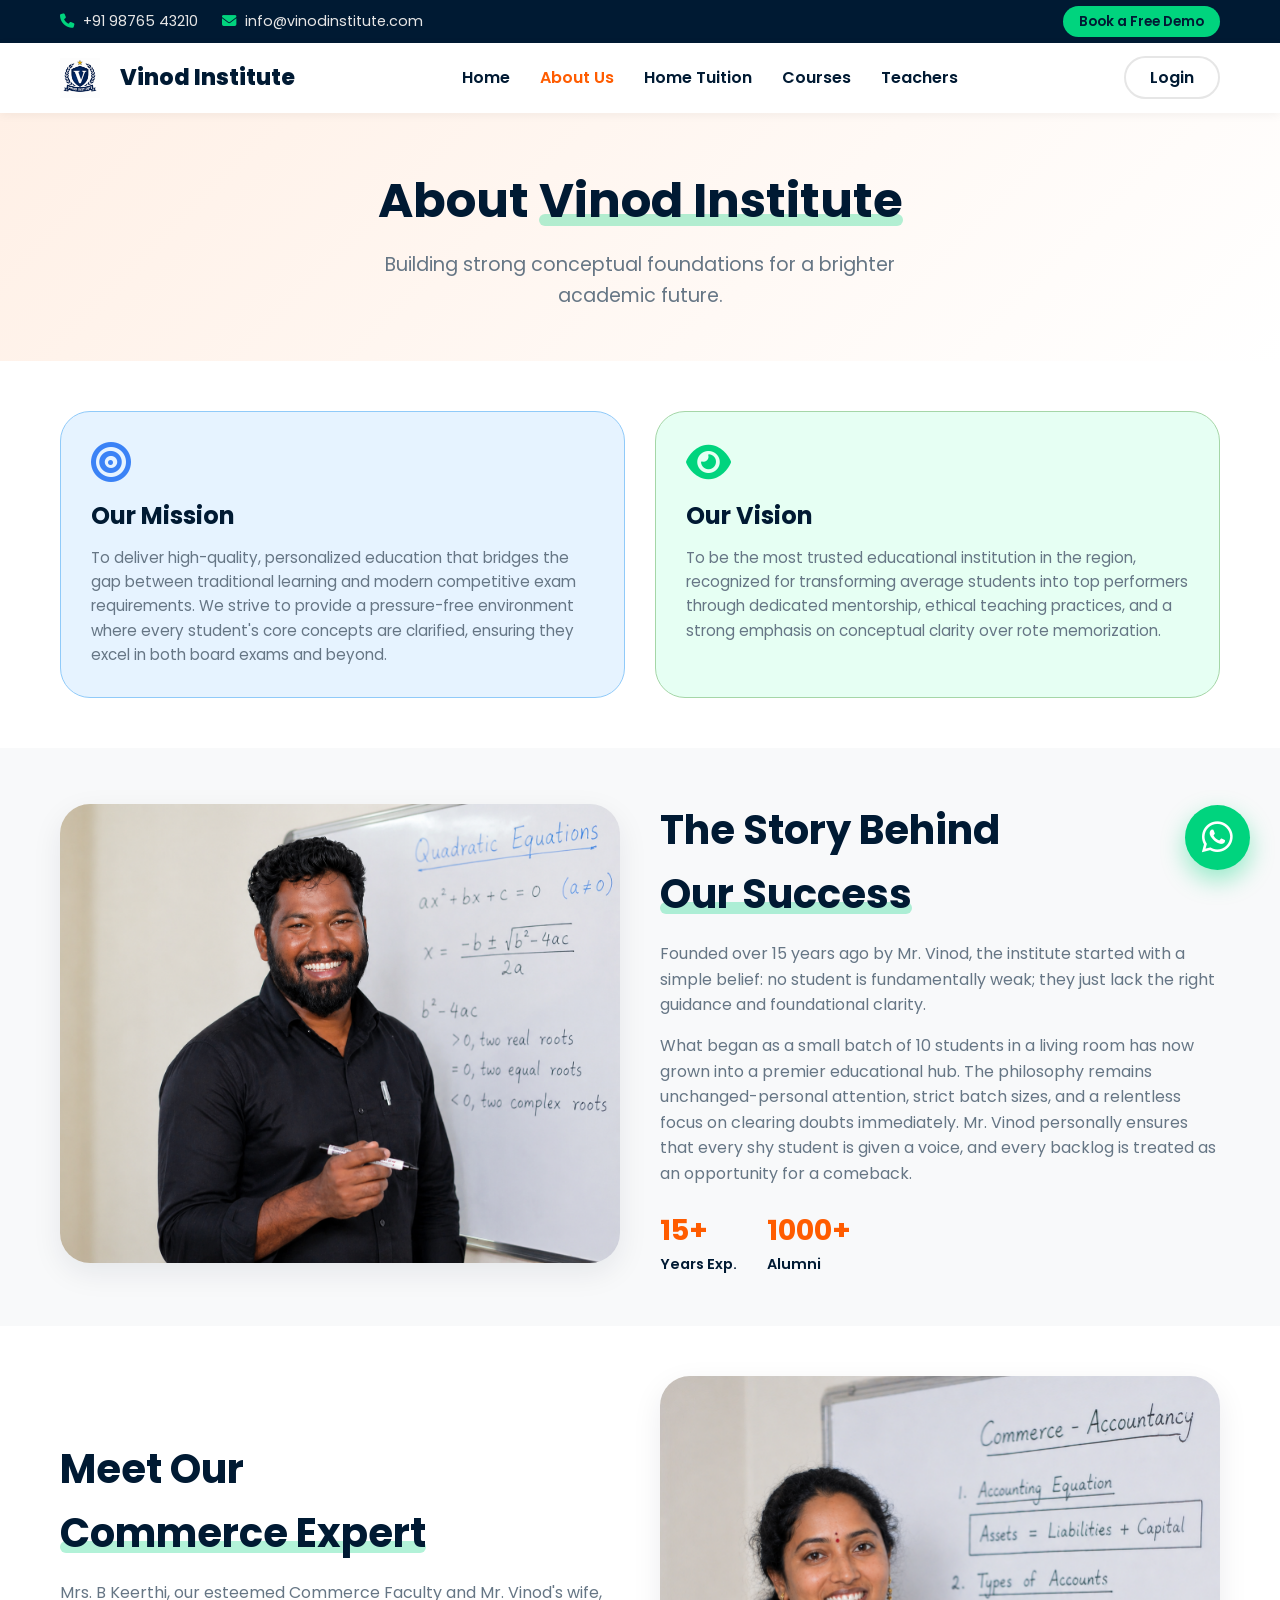
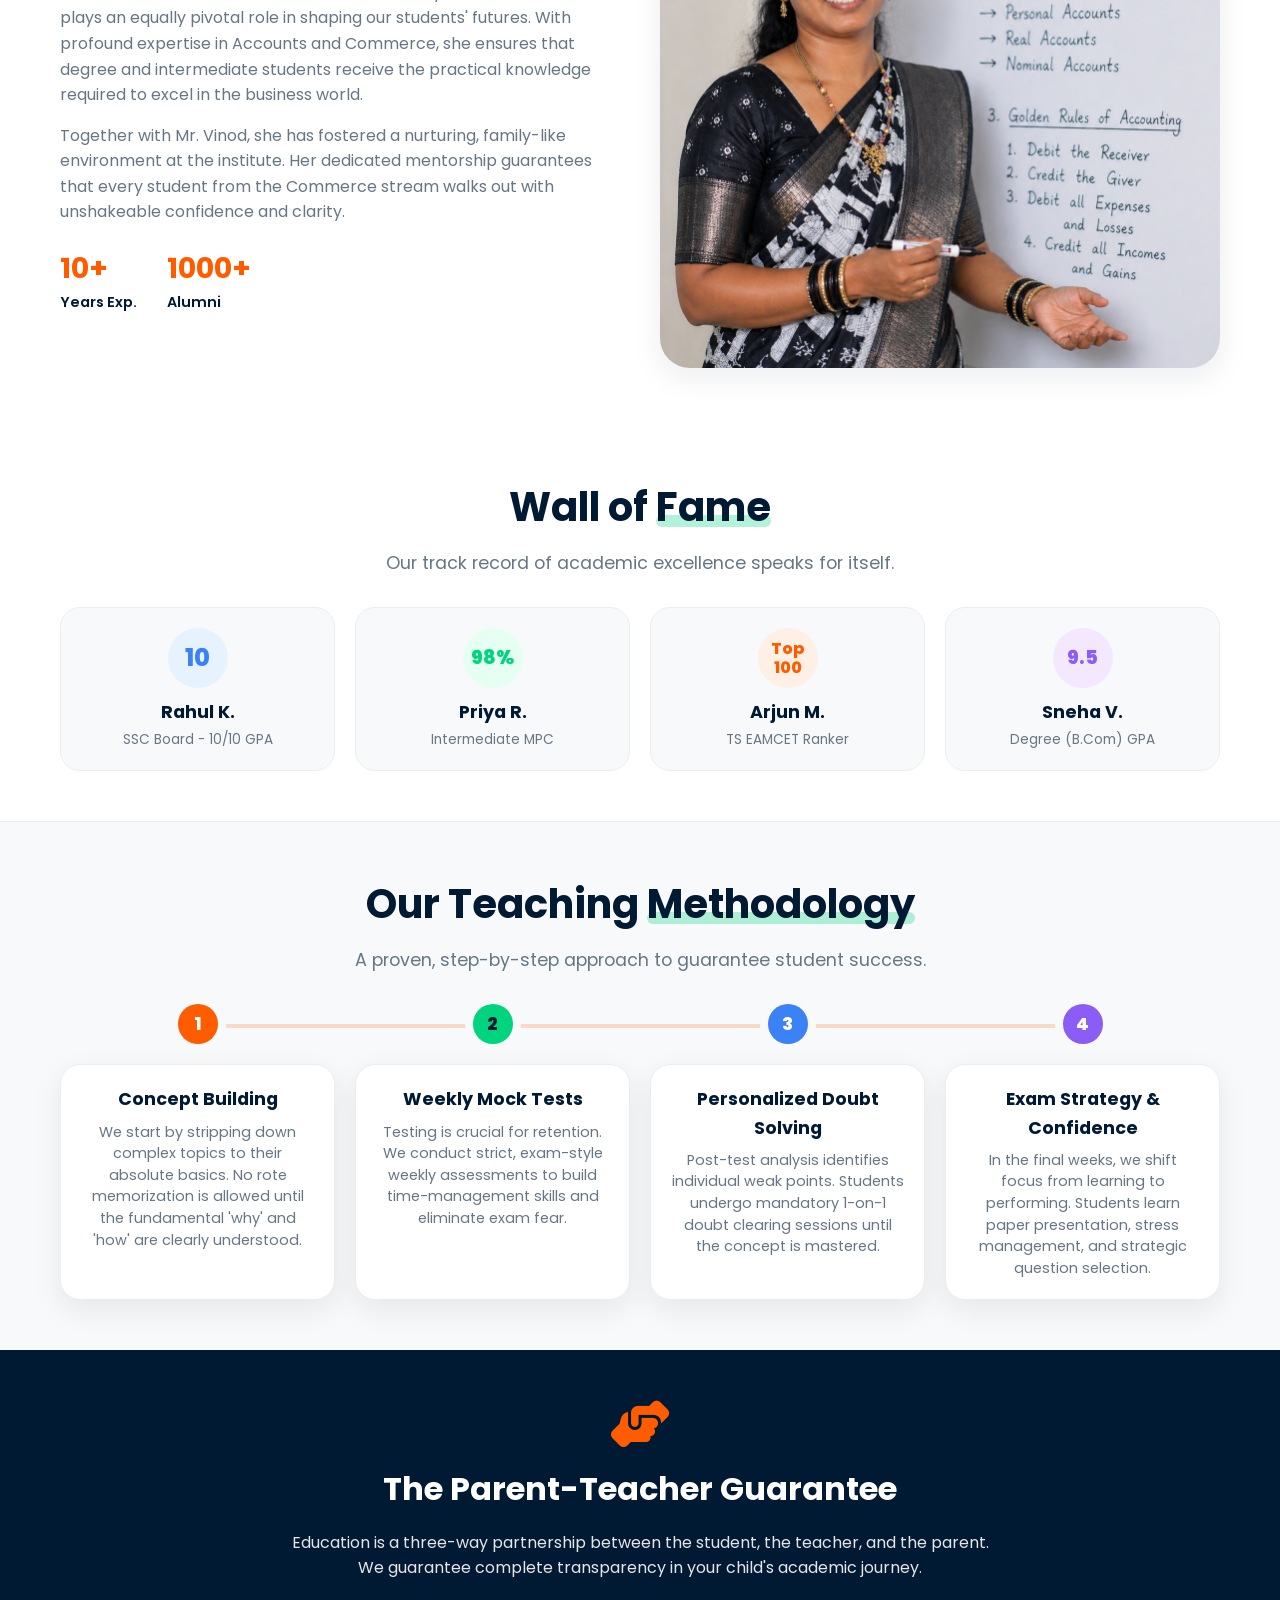
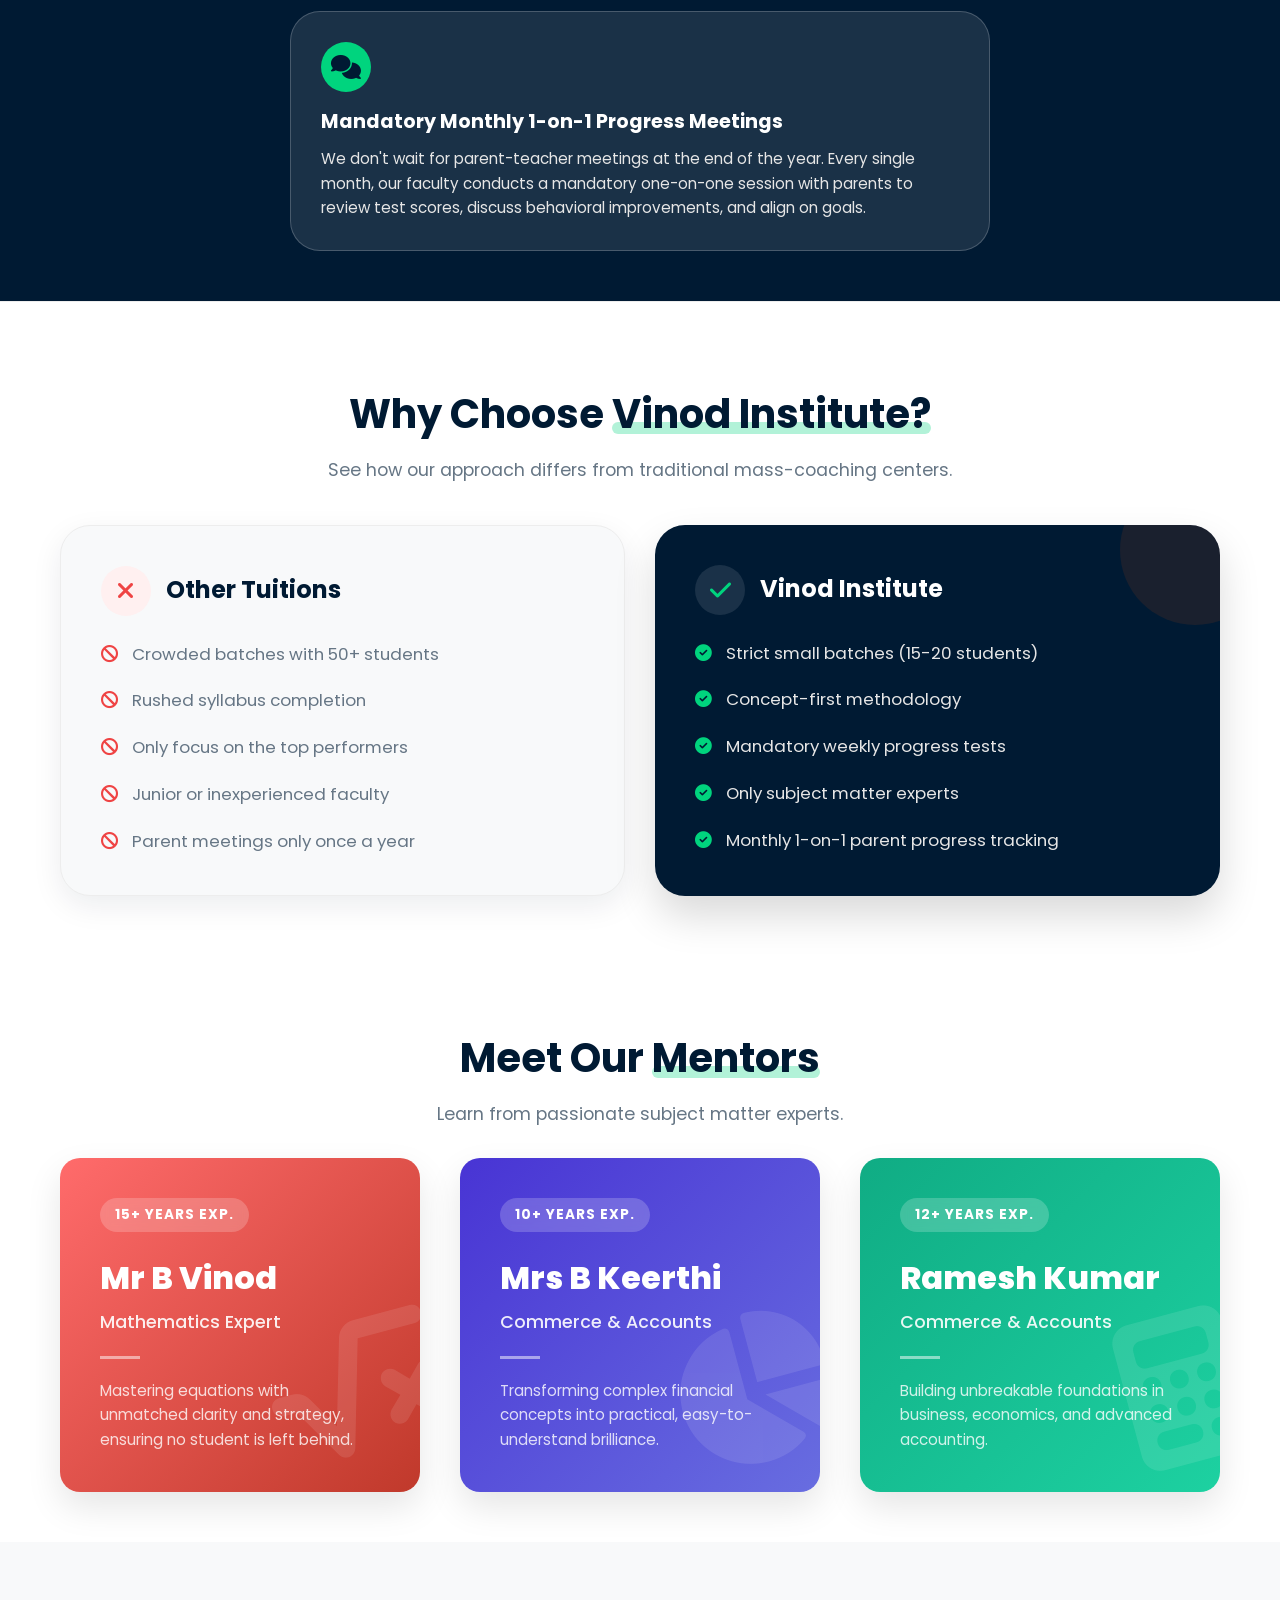
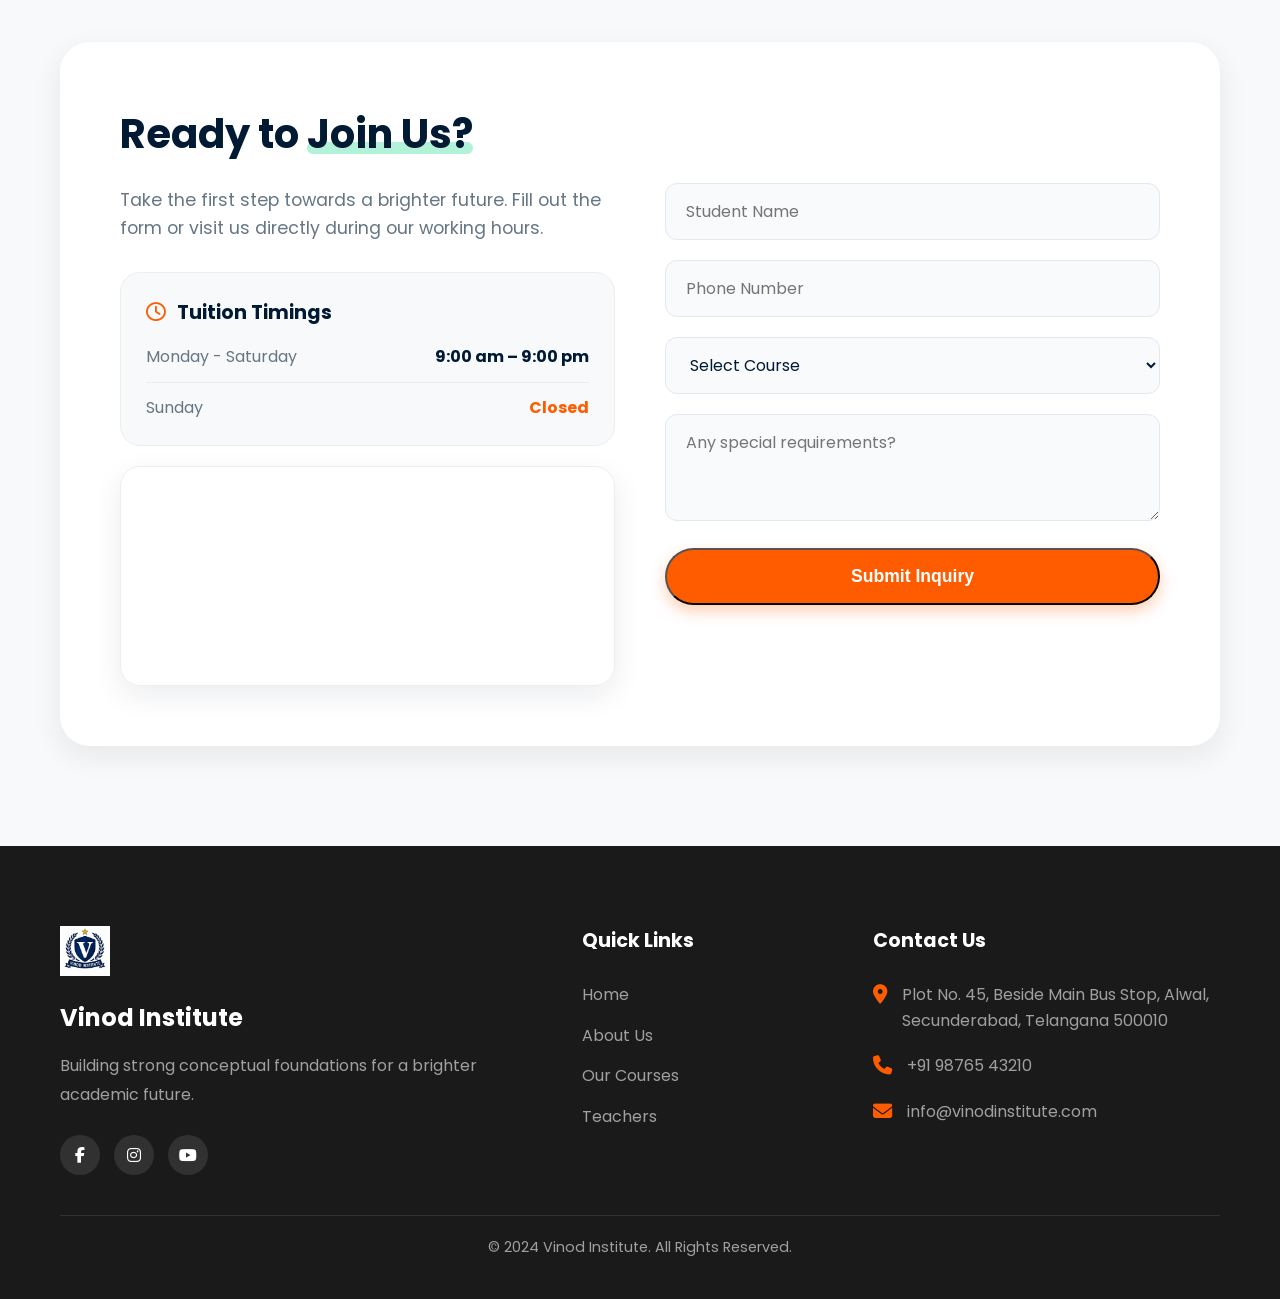
==== commit c1015202: "Add Google site verification meta tag" ====
--- a/about.html
+++ b/about.html
@@ -4,6 +4,7 @@
 <head>
     <meta charset="UTF-8">
     <meta name="viewport" content="width=device-width, initial-scale=1.0">
+    <meta name="google-site-verification" content="0CvciLpi0jlhIxBAqk1r6HY-0yw05vnNfHR23CMstzQ" />
     <title>About Us | Vinod Institute</title>
     <link href="https://fonts.googleapis.com/css2?family=Poppins:wght@400;500;600;700;800&display=swap"
         rel="stylesheet">
@@ -582,4 +583,4 @@
     <script src="script.js"></script>
 </body>
 
-</html>+</html>
